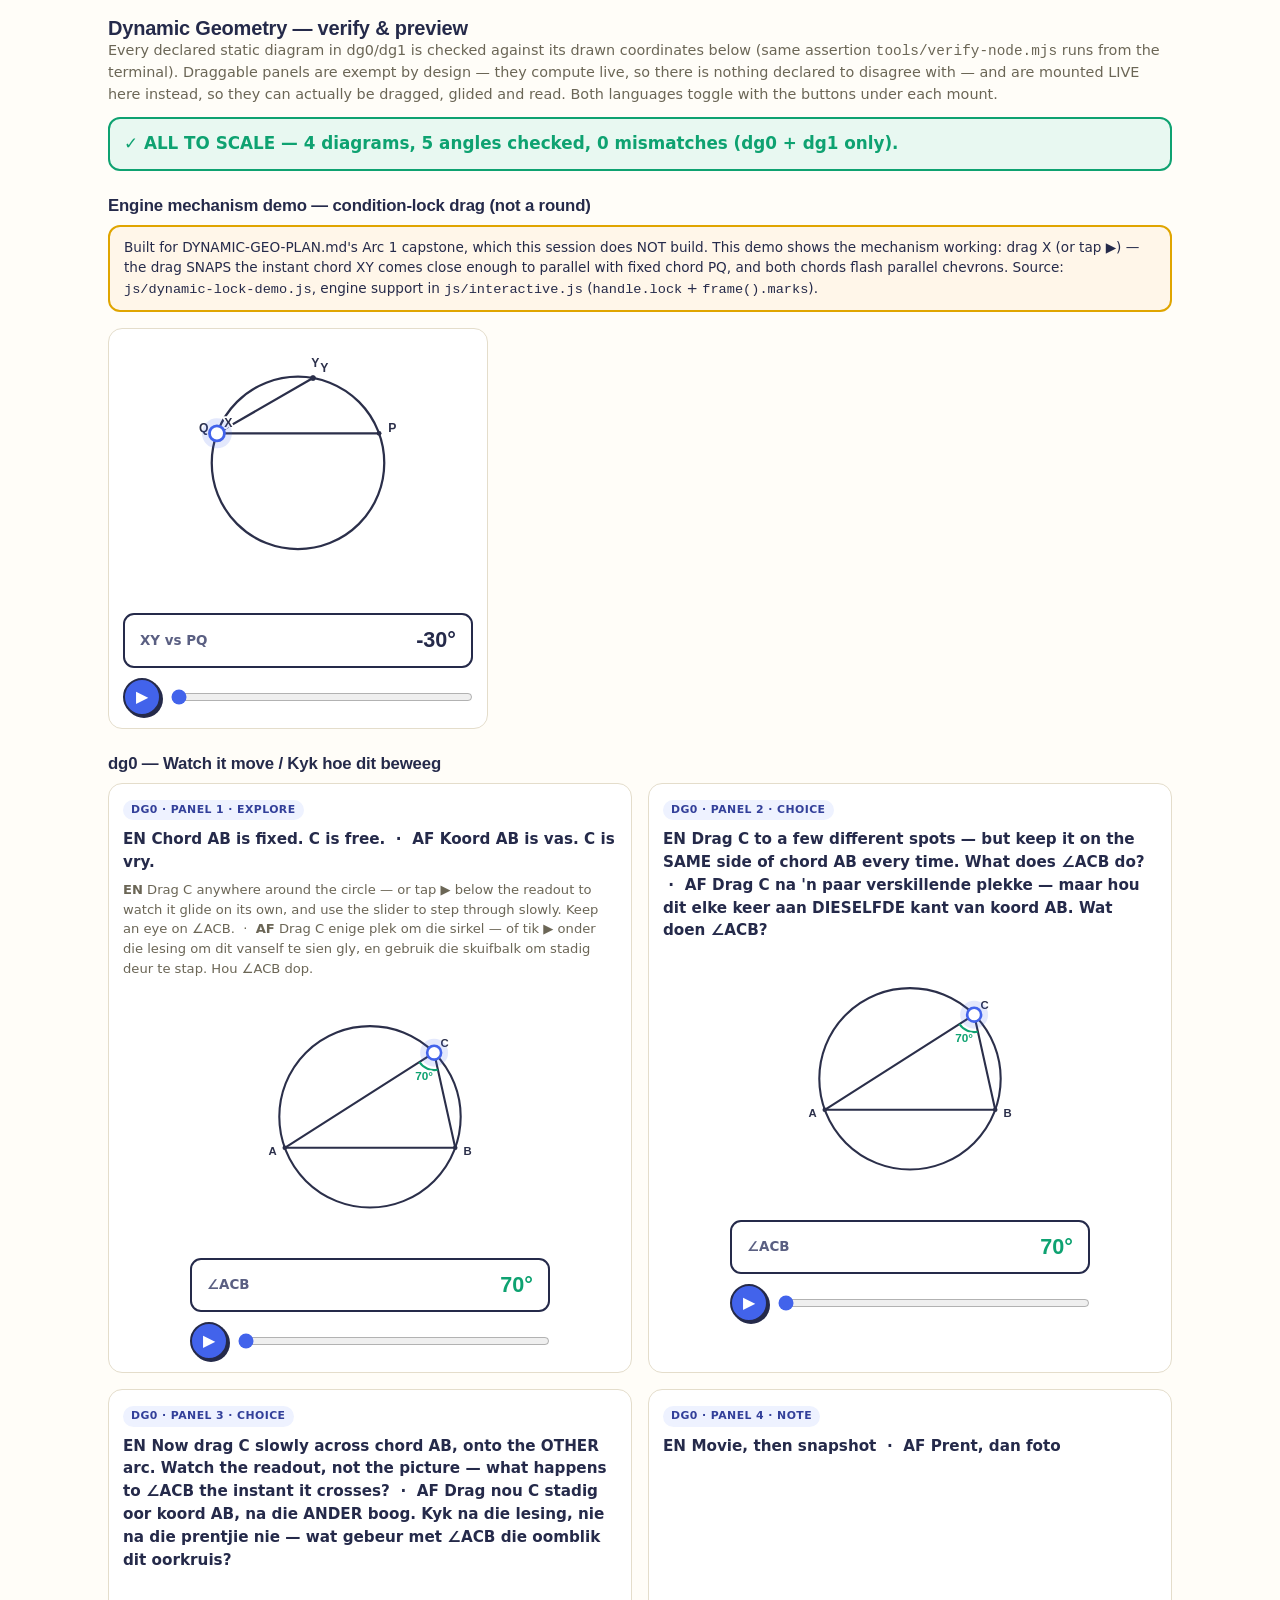
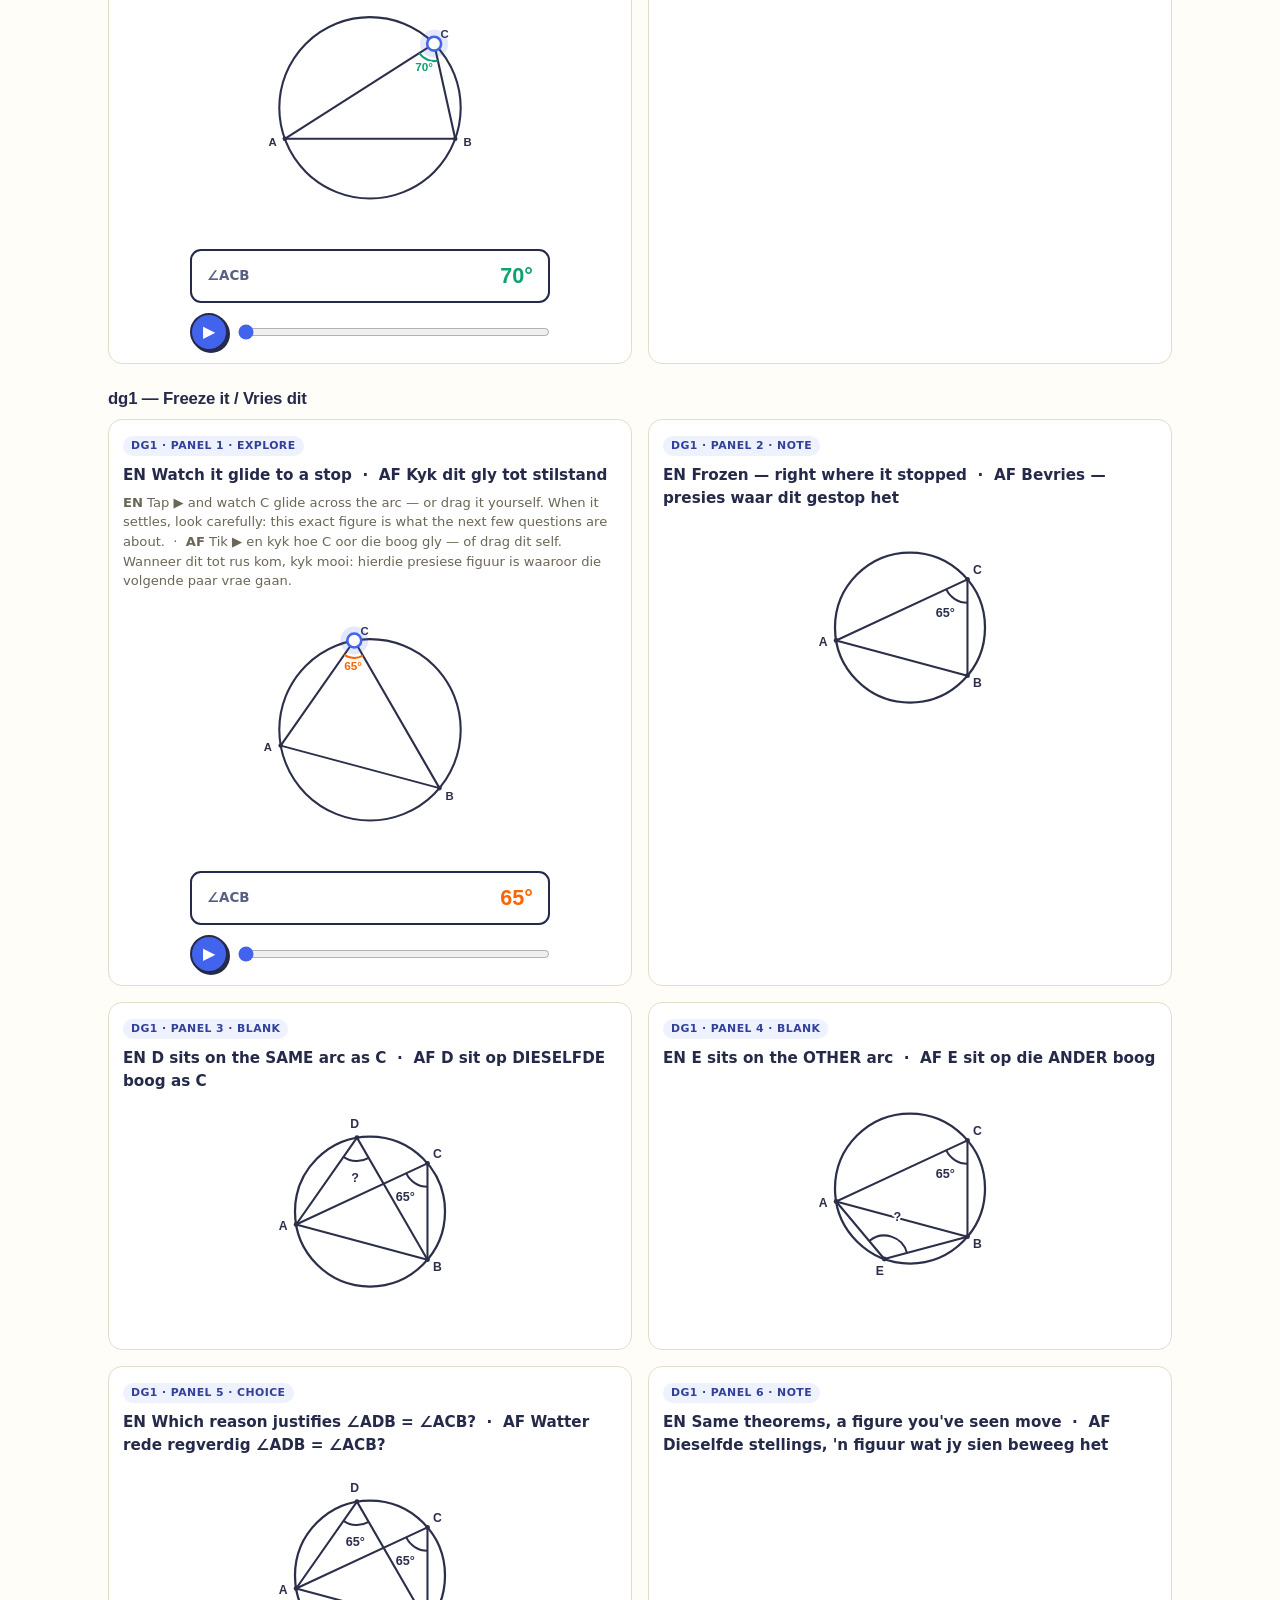
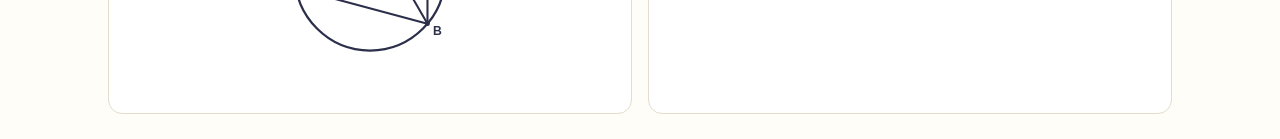
==== verify-dynamic.html @ 0a02de73 "Dynamic Geometry: group scaffolding + dg0/dg1 (build session 1) DYNAMIC-GEO-PLAN.md §1 "moving point" ====
<!DOCTYPE html>
<html lang="en">
<head>
<meta charset="UTF-8">
<meta name="viewport" content="width=device-width, initial-scale=1.0">
<title>Dynamic Geometry — verify &amp; preview — Circle Quest</title>
<link rel="stylesheet" href="css/styles.css">
<style>
  body { padding: 18px; max-width: 1100px; margin: 0 auto; background: #fffdf8; }
  h1 { font-size: 1.25rem; }
  h2 { font-size: 1.05rem; margin: 26px 0 4px; }
  .lede { font-size: .9rem; color: #6b6656; margin: 0 0 8px; }
  .ok { color: #0ea271; } .bad { color: #e64980; font-weight: 700; }
  #summary { font-size: 1.05rem; font-weight: 700; margin: 12px 0; padding: 12px 14px; border: 2px solid #252a4a; border-radius: 12px; }
  #summary.pass { border-color: #0ea271; background: #e8f8f1; }
  #summary.fail { border-color: #e64980; background: #fdeef4; }
  #fails .row { padding: 3px 0; font-size: .85rem; }
  .grid { display: grid; grid-template-columns: repeat(auto-fill, minmax(360px, 1fr)); gap: 16px; margin-top: 10px; }
  .vcard { border: 1.5px solid #e4ddcb; border-radius: 14px; padding: 12px 14px; background: #fff; }
  .vcard .tag { display: inline-block; font-size: .68rem; font-weight: 800; text-transform: uppercase; letter-spacing: .04em;
    padding: 2px 8px; border-radius: 20px; margin-bottom: 6px; background: #eef2ff; color: #33409a; }
  .vprompt { font-weight: 700; font-size: .95rem; margin: 2px 0 6px; }
  .vinstr { font-size: .82rem; color: #6b6656; margin: 0 0 8px; }
  .vcard svg.diag { max-width: 300px; margin: 0 auto; display: block; }
  .demo-note { font-size: .85rem; background: #fff6e9; border: 2px solid #e0a500; border-radius: 12px; padding: 10px 14px; margin: 10px 0 16px; }
</style>
</head>
<body>
<h1>Dynamic Geometry — verify &amp; preview</h1>
<p class="lede">Every declared static diagram in dg0/dg1 is checked against its drawn coordinates below (same assertion <code>tools/verify-node.mjs</code> runs from the terminal). Draggable panels are exempt by design — they compute live, so there is nothing declared to disagree with — and are mounted LIVE here instead, so they can actually be dragged, glided and read. Both languages toggle with the buttons under each mount.</p>
<div id="summary">Running…</div>
<div id="fails"></div>

<h2>Engine mechanism demo — condition-lock drag (not a round)</h2>
<div class="demo-note">
  Built for DYNAMIC-GEO-PLAN.md's Arc 1 capstone, which this session does NOT build. This demo shows the mechanism working:
  drag X (or tap ▶) — the drag SNAPS the instant chord XY comes close enough to parallel with fixed chord PQ, and both
  chords flash parallel chevrons. Source: <code>js/dynamic-lock-demo.js</code>, engine support in <code>js/interactive.js</code>
  (<code>handle.lock</code> + <code>frame().marks</code>).
</div>
<div id="lockDemo" class="vcard" style="max-width:380px;"></div>

<div id="grid" class="grid"></div>

<script type="module">
import { verifyDiagram, renderDiagram } from "./js/engine.js";
import { mountInteractive } from "./js/interactive.js";
import { DYNAMIC } from "./js/rounds/index.js";
import { lockDemoModel } from "./js/dynamic-lock-demo.js";

let diagrams = 0, angles = 0, fails = [];
const failBox = document.getElementById("fails");
const grid = document.getElementById("grid");

function txBoth(v) {
  if (!v) return "";
  if (typeof v === "string") return v;
  return `<b>EN</b> ${v.en || ""} &nbsp;·&nbsp; <b>AF</b> ${v.af || ""}`;
}

function checkDiagram(label, d) {
  if (!d) return;
  diagrams++;
  verifyDiagram(d).forEach(r => {
    angles++;
    if (!r.ok) fails.push({ label, ...r });
  });
}

DYNAMIC.forEach(round => {
  const section = document.createElement("h2");
  section.textContent = `${round.id} — ${round.title.en} / ${round.title.af}`;
  grid.parentElement.insertBefore(section, grid);
  const sub = document.createElement("div");
  sub.className = "grid";
  grid.parentElement.insertBefore(sub, grid);

  (round.panels || []).forEach((p, i) => {
    const card = document.createElement("div");
    card.className = "vcard";
    const prompt = typeof p.prompt === "function" ? p.prompt({}) : p.prompt;
    card.innerHTML = `<span class="tag">${round.id} · panel ${i + 1} · ${p.type}</span>
      <div class="vprompt">${txBoth(prompt)}</div>
      ${p.instruction ? `<div class="vinstr">${txBoth(p.instruction)}</div>` : ""}`;
    sub.appendChild(card);

    if (p.interactive) {
      mountInteractive(card, p.interactive);
    } else if (p.diagram) {
      checkDiagram(`${round.id} panel${i + 1}`, p.diagram);
      const box = document.createElement("div");
      box.innerHTML = renderDiagram(p.diagram, round.accent);
      card.appendChild(box);
    }
    (p.diagrams || []).forEach((dd, j) => {
      checkDiagram(`${round.id} panel${i + 1}.${j + 1}`, dd.diagram);
      const box = document.createElement("div");
      box.innerHTML = renderDiagram(dd.diagram, dd.accent || round.accent);
      card.appendChild(box);
    });
  });
});

// the condition-lock demo — live-mounted, not graded, not verified (it has
// no declared angles to check, same reasoning as any draggable panel)
mountInteractive(document.getElementById("lockDemo"), lockDemoModel());

const summary = document.getElementById("summary");
if (fails.length === 0) {
  summary.className = "pass";
  summary.innerHTML = `<span class="ok">✓ ALL TO SCALE — ${diagrams} diagrams, ${angles} angles checked, 0 mismatches (dg0 + dg1 only).</span>`;
} else {
  summary.className = "fail";
  summary.innerHTML = `<span class="bad">✗ ${fails.length} mismatch(es) across ${diagrams} diagrams (${angles} angles).</span>`;
  fails.forEach(f => {
    const div = document.createElement("div");
    div.className = "row bad";
    div.textContent = `${f.label}: angle "${f.t || "(unlabelled)"}" at ${f.at} — drawn ${f.drawn}°, declared v=${f.v}° (Δ ${f.diff}°)`;
    failBox.appendChild(div);
  });
}
window.__VERIFY_DYNAMIC__ = { diagrams, angles, fails };
console.log("VERIFY_DYNAMIC", JSON.stringify(window.__VERIFY_DYNAMIC__));
</script>
</body>
</html>
---- css/styles.css ----
/* ============================================================
   Circle Quest — shared styles. Same family as the tan-chord page:
   cream grid paper, Bricolage headings, Instrument Sans body,
   five accents, thick ink borders, hard offset shadows. Phone-first.
   ============================================================ */
:root{
  --ink:#252a4a; --ink-soft:#5a5f82;
  --papier:#fffdf8; --kaart:#ffffff;
  --grid:rgba(86,120,190,.10); --grid2:rgba(86,120,190,.16);
  --s1:#e64980; --s2:#f76707; --s3:#0ea271; --s4:#4263eb; --s5:#9c36b5;
  --accent:#4263eb;
  --radius:18px;
  --shadow:5px 5px 0 rgba(37,42,74,.14);
  --shadow-sm:3px 3px 0 rgba(37,42,74,.16);
}
*{box-sizing:border-box; margin:0; padding:0;}
html{scroll-behavior:smooth;}
@media (prefers-reduced-motion: reduce){ *{transition:none!important; animation:none!important;} }
body{
  font-family:"Instrument Sans",system-ui,-apple-system,"Segoe UI",sans-serif;
  color:var(--ink); background-color:var(--papier);
  background-image:
    linear-gradient(var(--grid2) 1px, transparent 1px),
    linear-gradient(90deg, var(--grid2) 1px, transparent 1px),
    linear-gradient(var(--grid) 1px, transparent 1px),
    linear-gradient(90deg, var(--grid) 1px, transparent 1px);
  background-size:120px 120px,120px 120px,24px 24px,24px 24px;
  line-height:1.5; -webkit-text-size-adjust:100%;
}
h1,h2,h3{font-family:"Bricolage Grotesque","Instrument Sans",sans-serif; line-height:1.08; letter-spacing:-.01em;}
.eyebrow{font-weight:700; letter-spacing:.14em; font-size:.74rem; color:var(--ink-soft); text-transform:uppercase;}
.muted{color:var(--ink-soft);} .small{font-size:.82rem;} .center{text-align:center;}
.err{color:var(--s1); font-weight:600; font-size:.9rem; margin:4px 0;}

#app{min-height:100dvh; display:flex; flex-direction:column;}
.view{width:100%; max-width:720px; margin:0 auto; padding:18px 16px 64px; flex:1;}

/* ---------- buttons & pills ---------- */
.btn{
  cursor:pointer; font:700 .95rem "Instrument Sans",sans-serif;
  border:2px solid var(--ink); border-radius:999px; padding:10px 18px;
  background:#fff; color:var(--ink); transition:transform .1s ease, box-shadow .1s ease;
}
.btn:hover,.btn:focus-visible{transform:translate(-1px,-1px); box-shadow:2px 2px 0 var(--ink); outline:none;}
.btn:active{transform:translate(0,0); box-shadow:none;}
.btn.primary{background:var(--accent); color:#fff; border-color:var(--ink);}
.btn.ghost{background:#fff;}
.btn.big{padding:13px 22px; font-size:1.05rem; width:100%;}
.btn.small{padding:7px 14px; font-size:.85rem;}
.btn:disabled{opacity:.5; cursor:default; transform:none; box-shadow:none;}
.link-btn{background:none; border:none; color:var(--ink-soft); font:600 .9rem "Instrument Sans",sans-serif; cursor:pointer; padding:4px 2px;}
.link-btn:hover{color:var(--ink);}

.pill{border:2px solid var(--ink); border-radius:999px; padding:5px 12px; font-weight:700; font-size:.82rem; background:#fff; white-space:nowrap;}
.pill.xp{background:#fff;}
.pill.rank{background:var(--s4); color:#fff;}
.pill.lang{cursor:pointer;}
.pill.who{background:rgba(37,42,74,.06); border-style:dashed;}
.pill.ghost{cursor:pointer; padding:5px 10px;}
.tag-new{background:var(--s3); color:#fff; border-radius:99px; padding:1px 7px; font-size:.66rem; font-weight:800; margin-left:6px; vertical-align:middle;}
.tag-you{background:var(--ink); color:#fff; border-radius:99px; padding:1px 7px; font-size:.66rem; font-weight:800;}

/* ---------- top bar ---------- */
.topbar{position:sticky; top:0; z-index:40; display:flex; justify-content:space-between; align-items:center;
  gap:8px; padding:10px 14px; background:rgba(255,253,248,.92); backdrop-filter:blur(6px); border-bottom:2px solid var(--ink);}
.tb-left{display:flex; align-items:center;}
.tb-logo{display:inline-flex; align-items:center; gap:8px; background:none; border:none; cursor:pointer;
  font-family:"Bricolage Grotesque",sans-serif; font-weight:800; font-size:1.05rem; color:var(--ink);}
.tb-ring{width:16px; height:16px; border:3px solid var(--ink); border-radius:50%; display:inline-block;}
.tb-right{display:flex; align-items:center; gap:6px; flex-wrap:wrap; justify-content:flex-end;}

/* ---------- cards ---------- */
.card{background:var(--kaart); border:2px solid var(--ink); border-radius:var(--radius); padding:20px; box-shadow:var(--shadow);}
.card-title{font-size:1.3rem; margin-bottom:4px;}

/* ---------- login ---------- */
.login{max-width:460px; margin:0 auto; padding:8px 16px 60px;}
.login-hero{position:relative; text-align:center; padding:34px 0 22px; overflow:hidden;}
.login-hero h1{font-size:2.4rem; font-weight:800;}
.login-hero h1::first-letter{color:var(--s1);}
.login-ring{position:absolute; right:18%; top:8px; width:64px; height:64px; border:3px solid var(--ink); border-radius:50%; opacity:.25;}
.login-card{margin-top:6px;}
.text-input{width:100%; font:500 1rem "Instrument Sans",sans-serif; padding:12px 14px; margin:8px 0;
  border:2px solid var(--ink); border-radius:12px; background:#fff; color:var(--ink);}
.text-input:focus{outline:none; box-shadow:2px 2px 0 var(--accent);}
.name-list{display:flex; flex-direction:column; gap:8px; max-height:46vh; overflow:auto; margin-top:6px;}
.name-btn{text-align:left; cursor:pointer; font:600 1rem "Instrument Sans",sans-serif; padding:12px 14px;
  border:2px solid var(--ink); border-radius:12px; background:#fff; color:var(--ink); transition:.1s;}
.name-btn:hover,.name-btn:focus-visible{transform:translate(-1px,-1px); box-shadow:3px 3px 0 var(--accent); outline:none;}

/* ---------- home / progress map ---------- */
.home-head{position:relative;}   /* anchor for Pi the mascot */
.home-head h1{font-size:2rem; margin:2px 0 12px;}

/* Pi the mascot (js/pi.js) — sprite-strip button; JS drives width/height/
   background per animation frame. Sits in the head's open bottom-right
   corner (the gap beside the stat cards), behind nothing clickable. */
.pi-mascot{border:0; padding:0; background-color:transparent; background-repeat:no-repeat;
  cursor:pointer; -webkit-tap-highlight-color:transparent;}
.pi-mascot:focus-visible{outline:2px dashed var(--ink); outline-offset:4px; border-radius:8px;}
.pi-home{position:absolute; right:4px; bottom:-6px; z-index:1;}
.pi-cameo{display:block; margin:6px auto 0;}
@media (prefers-reduced-motion: reduce){ .pi-mascot{display:none;} }
.home-stats{display:flex; gap:10px; flex-wrap:wrap; align-items:stretch; margin-bottom:22px;}
.hstat{background:#fff; border:2px solid var(--ink); border-radius:14px; padding:10px 16px; box-shadow:var(--shadow-sm); min-width:88px;}
.hstat b{display:block; font-family:"Bricolage Grotesque",sans-serif; font-size:1.5rem; line-height:1;}
.hstat span{font-size:.74rem; color:var(--ink-soft); text-transform:uppercase; letter-spacing:.06em;}

.round-grid{display:grid; grid-template-columns:1fr 1fr; gap:14px;}
@media (max-width:520px){ .round-grid{grid-template-columns:1fr;} }
.round-card{position:relative; background:var(--kaart); border:2px solid var(--ink); border-radius:var(--radius);
  padding:14px; box-shadow:var(--shadow-sm); display:flex; flex-direction:column; min-height:150px;
  border-left:7px solid var(--accent);}
.round-card.locked{opacity:.62; background:repeating-linear-gradient(45deg,#fff,#fff 9px,#faf7ef 9px,#faf7ef 18px);}
.round-card.done{box-shadow:5px 5px 0 var(--accent);}
.rc-top{display:flex; justify-content:space-between; align-items:center;}
.rc-num{font-family:"Bricolage Grotesque",sans-serif; font-weight:800; font-size:1rem; color:#fff;
  background:var(--accent); width:30px; height:30px; border-radius:9px; display:grid; place-items:center;}
.rc-badge{font-size:1.3rem;} .rc-lock{font-size:1rem; opacity:.6;}
.round-card h3{font-size:1.02rem; margin:8px 0 4px;}
.round-card p{font-size:.84rem; color:var(--ink-soft); flex:1;}
.rc-foot{display:flex; align-items:center; justify-content:space-between; gap:8px; margin-top:10px;}
.rc-best{font-size:.78rem; font-weight:700; color:var(--accent);}
.round-card.current{box-shadow:0 0 0 3px var(--accent), var(--shadow-sm);}
.rc-next-tag{font-family:"Bricolage Grotesque",sans-serif; font-weight:800; font-size:.62rem; letter-spacing:.05em;
  text-transform:uppercase; color:#fff; background:var(--accent); padding:3px 8px; border-radius:999px;}
.more-rounds{margin:16px 0 0; text-align:center;}

/* ---------- "Continue your quest" card (top of home) ---------- */
.continue-card{display:flex; align-items:center; gap:14px; margin-bottom:18px; padding:14px 18px;
  border-left:7px solid var(--accent); box-shadow:var(--shadow);}
.continue-card .cont-body{flex:1; min-width:0;}
.continue-card .cont-body .eyebrow{display:block;}
.continue-card .cont-body h3{font-family:"Bricolage Grotesque",sans-serif; font-size:1.15rem; margin-top:2px;}
.continue-card .cont-progress{display:block; margin-top:3px; font-size:.78rem; font-weight:700; color:var(--ink-soft);}
.continue-card .cont-foot{margin-left:auto; flex:none;}

/* ---------- rank ladder ---------- */
.rank-card{margin-bottom:22px;}
.rank-head{display:flex; align-items:baseline; gap:10px; margin-bottom:12px;}
.rank-head h3{font-family:"Bricolage Grotesque",sans-serif; font-size:1.25rem;}
.rank-row{display:flex; gap:10px;}
@media (max-width:520px){ .rank-row{flex-direction:column;} }
.rank-tier{flex:1; text-align:center; border:2px solid var(--ink); border-radius:14px; padding:12px 10px; background:#fff;}
.rank-tier .rank-icon{font-size:1.9rem; line-height:1; filter:grayscale(1); opacity:.5;}
.rank-tier .rank-name{font-weight:800; font-size:.92rem; margin:4px 0 6px;}
.rank-tier.earned{background:#fff8e6; border-color:#e0a500; box-shadow:3px 3px 0 #f0c419;}
.rank-tier.earned .rank-icon{filter:none; opacity:1;}
.rank-tier.active{border-color:var(--ink); box-shadow:3px 3px 0 rgba(37,42,74,.14);}
.rank-tier.active .rank-icon{filter:none; opacity:1;}
.rank-tier.locked{opacity:.6; border-style:dashed;}
.rank-bar{height:8px; background:rgba(37,42,74,.10); border:1.5px solid var(--ink); border-radius:99px; overflow:hidden; margin-bottom:4px;}
.rank-bar i{display:block; height:100%; background:var(--s3); border-radius:99px;}
.rank-count{font-size:.72rem; color:var(--ink-soft); font-weight:700;}
.rank-done{font-size:.8rem; font-weight:800; color:#a07500;}
.rank-soon{font-size:.74rem; color:var(--ink-soft); font-style:italic;}

/* rank-up celebration on the results screen */
.rank-pop{margin:10px auto 2px; padding:12px 16px; border-radius:14px; background:#fff8e6; border:2px solid #e0a500;
  font-weight:700; font-size:1rem; line-height:1.3;}
.rank-pop b{font-family:"Bricolage Grotesque",sans-serif; font-size:1.25rem; color:#a07500;}

/* ---------- play ---------- */
.play{display:flex; flex-direction:column; gap:12px;}
.play-top{display:grid; grid-template-columns:auto 1fr auto; align-items:center; gap:10px;}
.play-top .quit{font-size:1.1rem;}
.play-title{font-weight:800; font-size:.95rem; text-align:center;}
.play-count{font-size:.8rem; color:var(--ink-soft); white-space:nowrap;}
/* Investigation Station only: the panel counter stacks over the running XP
   tick, so the header keeps its three-column grid and gains no fourth cell.
   .bump is the 1.1s "+10 XP" flash before it settles to the total. */
.investigate .play-count{display:flex; flex-direction:column; align-items:flex-end; gap:1px; line-height:1.15;}
.pc-xp{font-size:.72rem; font-weight:800; color:var(--ink-soft);}
.pc-xp.bump{color:#0a8a5f; font-size:.86rem;}
@media (prefers-reduced-motion:no-preference){ .pc-xp{transition:font-size .18s ease, color .18s ease;} }
.pbar{height:10px; background:rgba(37,42,74,.10); border:2px solid var(--ink); border-radius:99px; overflow:hidden;}
.pbar i{display:block; height:100%; width:0; background:var(--accent); border-radius:99px; transition:width .25s ease;}

.q-host{min-height:60px;}
.q-prompt{font-weight:600; font-size:1.05rem; margin:6px 0 12px;}
.q-hint{font-size:.84rem; color:var(--ink-soft); font-style:italic; margin-bottom:6px;}
.q-diagram{display:flex; justify-content:center; margin:6px 0 14px;}
.q-diagram svg.diag{width:100%; max-width:360px; height:auto;}

/* diagram core (matches the tan-chord page) */
svg.diag .ln{stroke:#2b2f4a; stroke-width:2.2; stroke-linecap:round;}
svg.diag .mk{stroke:#2b2f4a; stroke-width:2; stroke-linecap:round; stroke-linejoin:round; fill:none;}
svg.diag .sirkel{stroke:#2b2f4a; stroke-width:2.4; fill:none;}
svg.diag .al{font:700 13.5px "Instrument Sans",sans-serif; text-anchor:middle; dominant-baseline:middle;
  paint-order:stroke; stroke:#fff; stroke-width:4.5px; stroke-linejoin:round;}
svg.diag .pl{font:700 13px "Instrument Sans",sans-serif; fill:#2b2f4a; text-anchor:middle; dominant-baseline:middle;
  paint-order:stroke; stroke:#fff; stroke-width:4px; stroke-linejoin:round;}
/* value key beside the circle (engine d.key, 2026-08-12) — the wedge keeps
   its short name, the long value lives out here. No text-anchor set: the
   engine sets it per corner (end for right-hand keys, start for left). */
svg.diag .ky{font:700 12.5px "Instrument Sans",sans-serif; dominant-baseline:middle;
  paint-order:stroke; stroke:#fff; stroke-width:4px; stroke-linejoin:round;}
/* hint pulse — softly shades the angle a hint is about (added on hint open) */
svg.diag .q-hl{fill-opacity:.22; pointer-events:none; animation:qHlPulse 1.1s ease-in-out infinite alternate;}
@keyframes qHlPulse{from{fill-opacity:.08} to{fill-opacity:.34}}
/* tap overlays */
svg.diag .hit{cursor:pointer; pointer-events:all; stroke:transparent; fill:transparent; transition:.12s;}
svg.diag .hit:hover, svg.diag .hit:focus{stroke:var(--accent); stroke-opacity:.5; fill:var(--accent); fill-opacity:.13; outline:none;}
svg.diag .hit.show-correct{stroke:#0ea271; stroke-opacity:.95; fill:#0ea271; fill-opacity:.20;}
svg.diag .hit.show-wrong{stroke:#e64980; stroke-opacity:.95; fill:#e64980; fill-opacity:.18;}
svg.diag .hit.locked{pointer-events:none;}

/* options */
.q-options{display:flex; flex-direction:column; gap:10px;}
.q-options.grid2{display:grid; grid-template-columns:1fr 1fr; gap:10px;}
.q-options.yesno{flex-direction:row; gap:12px;}
.opt{cursor:pointer; font:700 1rem "Instrument Sans",sans-serif; text-align:left; padding:13px 16px;
  border:2px solid var(--ink); border-radius:13px; background:#fff; color:var(--ink); transition:.1s;}
.opt:hover:not(:disabled),.opt:focus-visible:not(:disabled){transform:translate(-1px,-1px); box-shadow:3px 3px 0 var(--accent); outline:none;}
.yesno .opt{flex:1; text-align:center; font-size:1.15rem; padding:18px;}
.opt:disabled{cursor:default;}
.opt.is-correct{background:#e8f8f1; border-color:#0ea271; color:#0a6b4c;}
.opt.is-wrong{background:#fdeef4; border-color:#e64980; color:#9c1f52;}

/* ---------- typed-angle questions (Daily riders) ---------- */
.q-numrow{display:flex; align-items:center; gap:12px; flex-wrap:wrap; margin:2px 0 4px;}
.q-numlabel{font-weight:700; font-size:1rem;}
.q-numbox{display:inline-flex; align-items:center; gap:2px; border:2px solid var(--ink); border-radius:13px;
  background:#fff; padding:6px 12px; transition:.12s;}
.q-numbox:focus-within{box-shadow:3px 3px 0 var(--accent);}
.q-num{width:3.4em; border:none; outline:none; background:transparent; font:800 1.5rem "Instrument Sans",sans-serif;
  color:var(--ink); text-align:center; font-variant-numeric:tabular-nums; -moz-appearance:textfield;}
.q-num::-webkit-outer-spin-button,.q-num::-webkit-inner-spin-button{-webkit-appearance:none; margin:0;}
.q-deg{font:800 1.5rem "Instrument Sans",sans-serif; color:var(--ink-soft);}
.q-num.right{color:#0a6b4c;} .q-num.wrong{color:#9c1f52;}
.q-numbox:has(.q-num.right){border-color:#0ea271; background:#e8f8f1;}
.q-numbox:has(.q-num.wrong){border-color:#e64980; background:#fdeef4;}
.q-reasonlead{font-weight:700; font-size:.95rem; margin:12px 0 8px; color:var(--ink);}
.opt.reason-opt{padding:11px 14px; font-size:.95rem;}
.opt.reason-opt.chosen{border-color:var(--accent); box-shadow:3px 3px 0 var(--accent); background:#fff;}
.q-submit{margin-top:14px;}
.fb-parts{display:flex; gap:8px; margin:2px 0 6px; flex-wrap:wrap;}
.fb-part{font-weight:800; font-size:.82rem; padding:3px 10px; border-radius:20px;}
.fb-part.ok{background:#d5f2e6; color:#0a6b4c;}
.fb-part.no{background:#fbdbe8; color:#9c1f52;}

/* feedback */
.q-feedback{margin-top:14px; border:2px solid var(--ink); border-radius:13px; padding:12px 14px;}
.q-feedback.good{background:#e8f8f1; border-color:#0ea271;}
.q-feedback.bad{background:#fdeef4; border-color:#e64980;}
.fb-head{font-weight:800; font-size:1rem; margin-bottom:4px;}
.fb-nudge{font-size:.9rem; font-weight:600; margin:4px 0 8px; padding:8px 10px; border-radius:10px;
  background:#fff; border:1.5px dashed #e64980; color:var(--ink);}
.fb-ans{font-size:.92rem; margin:2px 0;}
.fb-reason{font-size:.88rem; color:var(--ink-soft);}
.fb-steps{margin-top:8px; border-top:1.5px dashed rgba(37,42,74,.25); padding-top:6px; display:flex; flex-direction:column; gap:3px;}
.fb-step{display:flex; justify-content:space-between; align-items:baseline; gap:10px; font-size:.88rem;}
.fb-step .fb-s{font-weight:600; font-variant-numeric:tabular-nums;}
.fb-step .fb-sr{font-size:.76rem; color:var(--ink-soft); font-style:italic; text-align:right; flex:none; max-width:52%;}

/* ---------- Boost mode (struggling-learner support) ---------- */
.boost-banner{display:flex; gap:12px; align-items:center; padding:12px 14px; margin-bottom:10px;
  background:linear-gradient(120deg,#fff8e6,#fff); border-color:#f7b32b;}
.boost-banner .boost-icon{font-size:1.7rem; line-height:1;}
.boost-banner b{font-size:.95rem;}
.boost-banner p{margin:2px 0 0; font-size:.85rem; color:var(--ink-soft);}
.q-second{margin:10px 0 0; padding:9px 12px; border-radius:11px; font-size:.9rem; font-weight:600;
  background:#fff8e6; border:1.5px dashed #f7b32b; color:var(--ink);}
.guide-card{padding:0; margin-bottom:10px; overflow:hidden;}
.guide-card summary{cursor:pointer; list-style:none; padding:11px 14px; font-weight:700; font-size:.9rem;}
.guide-card summary::-webkit-details-marker{display:none;}
.guide-card summary:hover{background:#faf7ef;}
.guide-card[open] summary{border-bottom:1.5px dashed rgba(37,42,74,.25);}
.gd-body{padding:10px 14px 12px;}
.gd-row{display:flex; flex-direction:column; gap:2px; padding:8px 10px; border:1.5px solid var(--ink);
  border-radius:11px; margin-bottom:8px; background:#fff; font-size:.88rem;}
.gd-cell.gd-given{color:#0ea271;}
.gd-cell.gd-reason i{color:var(--ink-soft);}
.gd-tip{margin:4px 0 0; font-size:.85rem; font-weight:700;}
.result-msg.encourage{background:#fff8e6; border:1.5px dashed #f7b32b; color:var(--ink);
  font-size:.9rem; line-height:1.55;}
.result-msg.comeback{background:#e8f8f1; border:1.5px solid #0ea271; font-weight:600;}
.pill.comeback{background:#e8f8f1; border-color:#0ea271;}
.opt.burned{opacity:.45; text-decoration:line-through;}

/* Boost-mode announcement popup (shell reuses the install-overlay look) */
.news-modal{border-color:#f7b32b;}
.news-modal .news-intro{margin:2px 0 10px;}
.news-list{display:flex; flex-direction:column; gap:8px; text-align:left; margin:0 0 12px;}
.news-item{display:flex; gap:10px; align-items:flex-start; background:#fff8e6; border:1.5px solid var(--ink);
  border-radius:11px; padding:9px 11px; font-size:.9rem; line-height:1.45;}
.news-item .news-ico{flex:none; font-size:1.15rem; line-height:1.3;}
.news-outro{font-weight:800; margin:0 0 4px;}

/* play footer */
.play-foot{position:sticky; bottom:0; background:linear-gradient(transparent, var(--papier) 30%);
  padding-top:10px; display:flex; flex-direction:column; gap:8px;}
.xp-pop{min-height:20px; text-align:center; font-weight:800; font-size:.92rem;}
.xp-pop.good{color:#0a8a5f;} .xp-pop.bad{color:#c52e6c;}

/* replay-of-a-passed-round notice (no XP this time) */
.replay-note{margin:0 0 12px; padding:10px 13px; font-weight:700; font-size:.9rem; text-align:center;
  background:#fff6e9; color:#9a5a05; border:2px solid var(--ink); border-radius:13px; box-shadow:3px 3px 0 rgba(37,42,74,.14);}

/* ---------- results ---------- */
.results{display:flex; justify-content:center; padding-top:8px;}
.result-card{max-width:440px; width:100%; text-align:center;}
.result-emoji{font-size:3rem;}
.big-score{font-family:"Bricolage Grotesque",sans-serif; font-weight:800; font-size:3.6rem; color:var(--accent); line-height:1;}
.result-pills{margin:10px 0;}
.result-msg{margin:12px 0; padding:10px 12px; border-radius:12px; font-weight:700;}
.result-msg.good{background:#e8f8f1; color:#0a6b4c;}
.result-msg.warn{background:#fff6e9; color:#9a5a05;}
.result-msg.note{background:#eef1ff; color:#33409a;}
.badge-pop{margin:8px 0; font-size:1.05rem; font-weight:700;}
.result-actions{display:flex; flex-direction:column; gap:10px; margin-top:14px;}
.result-actions .btn{width:100%;}

/* ---------- leaderboard ---------- */
.lb-head{display:flex; align-items:center; gap:12px; margin-bottom:12px;}
.lb-head h1{font-size:1.6rem;}
.lb-tabs{display:flex; gap:8px; margin-bottom:14px;}
.tab{cursor:pointer; font:700 .9rem "Instrument Sans",sans-serif; padding:8px 16px; border:2px solid var(--ink);
  border-radius:999px; background:#fff; color:var(--ink);}
.tab.active{background:var(--ink); color:#fff;}
.lb-list{display:flex; flex-direction:column; gap:8px;}
.lb-row{display:grid; grid-template-columns:44px 28px 1fr auto; align-items:center; gap:10px;
  background:#fff; border:2px solid var(--ink); border-radius:13px; padding:11px 14px; box-shadow:var(--shadow-sm);}
.lb-row.me{background:#eef2ff; border-color:var(--s4); box-shadow:3px 3px 0 var(--s4);}
.lb-rank{font-family:"Bricolage Grotesque",sans-serif; font-weight:800; font-size:1.15rem; text-align:center;}
.lb-avatar{font-size:1.3rem; line-height:1; text-align:center;}
.lb-name{font-weight:700;}
.lb-xp{font-weight:800; color:var(--accent);}
.lb-sep{text-align:center; color:var(--ink-soft); letter-spacing:.3em;}

/* ============================================================
   DISCOVERY ROUNDS — interactive diagrams, fill-in blanks, cutscene
   ============================================================ */

/* round-card markers for learning rounds */
.round-card.learn{border-left-style:dashed;}
.rc-kind{font-size:.7rem; font-weight:800; text-transform:uppercase; letter-spacing:.05em; color:var(--accent); margin-top:6px;}

/* ---------- interactive drag diagram ---------- */
.iv-wrap{display:flex; flex-direction:column; gap:10px; align-items:center; touch-action:none;}
.iv-box{width:100%;}
svg.diag.iv{width:100%; max-width:360px; height:auto; touch-action:none; display:block; margin:0 auto;}
.iv-seg{stroke:#2b2f4a; stroke-width:2.4; stroke-linecap:round; fill:none;}
.iv-seg.faint{stroke:rgba(43,47,74,.30); stroke-dasharray:2 5;}
.iv-seg.accent{stroke:var(--accent); stroke-width:3;}
.iv-seg.thick{stroke-width:5;}
.iv-halo{fill:var(--accent); opacity:.15;}
.iv-grip{fill:#fff; stroke:var(--accent); stroke-width:3; cursor:grab;}
.iv-wrap.grabbing .iv-grip{cursor:grabbing;}
.iv-readout{display:flex; flex-direction:column; gap:6px; width:100%; max-width:360px;}
.iv-row{display:flex; justify-content:space-between; align-items:center; gap:8px; padding:7px 13px;
  border:2px solid var(--ink); border-radius:11px; background:#fff;}
.iv-row.hot{background:#e8f8f1; border-color:#0ea271; box-shadow:2px 2px 0 rgba(14,162,113,.25);}
.iv-k{color:var(--ink-soft); font-weight:600; font-size:.84rem;}
.iv-v{font-family:"Bricolage Grotesque",sans-serif; font-weight:800; font-size:1.05rem; font-variant-numeric:tabular-nums;}

/* ---------- Dynamic Geometry engine additions (2026-08-14, session 1) ----------
   All additive, opt-in — see the header note in js/interactive.js. */
.iv-row.big{padding:9px 15px;}
.iv-row.big .iv-v{font-size:1.35rem;}
.iv-row.pulse{animation:iv-row-flash .6s ease-out;}
@keyframes iv-row-flash{0%{box-shadow:0 0 0 5px rgba(255,193,7,.55);}100%{box-shadow:0 0 0 0 rgba(255,193,7,0);}}
.iv-mark.flash{animation:iv-mark-pulse .9s ease-in-out infinite;}
@keyframes iv-mark-pulse{0%,100%{opacity:1;}50%{opacity:.18;}}
.iv-glide{display:flex; align-items:center; gap:10px; width:100%; max-width:360px;}
.iv-glide-btn{flex:0 0 auto; width:38px; height:38px; border-radius:50%; border:2px solid var(--ink);
  background:var(--accent); color:#fff; font-size:1rem; line-height:1; cursor:pointer;
  display:flex; align-items:center; justify-content:center; box-shadow:2px 2px 0 var(--ink);}
.iv-glide-btn:active{transform:translate(1px,1px); box-shadow:1px 1px 0 var(--ink);}
.iv-glide-btn.playing{background:#e03131;}
.iv-glide-slider{flex:1 1 auto; accent-color:var(--accent);}

/* ---------- discovery screen / panels ---------- */
.discover-host{min-height:60px;}
.dp .play-foot{position:static; background:none; padding-top:10px;}
.dp-body{margin-top:10px;}
.dp-instruction{background:#eef2ff; border:2px solid var(--ink); border-radius:12px; padding:11px 14px; font-weight:600; margin:6px 0;}
.btn.waiting{opacity:.45;}

/* fill-in-the-blank sentence */
.dp-sentence{font-size:1.12rem; line-height:2.1; font-weight:600; text-align:center; margin:6px 0 14px;}
.dp-slot{display:inline-flex; align-items:center; justify-content:center; min-width:48px; vertical-align:middle;
  border:2px dashed var(--ink); border-radius:9px; padding:3px 12px; margin:0 3px; background:#fff;
  font:800 1rem "Instrument Sans",sans-serif; color:var(--accent); cursor:pointer;}
.dp-slot.empty{color:var(--ink-soft);}
.dp-slot.active{border-style:solid; box-shadow:2px 2px 0 var(--accent);}
.dp-slot.wrong{border-color:var(--s1); color:var(--s1); animation:dpShake .3s;}
.dp-slot.done{border-style:solid; border-color:#0ea271; color:#0a6b4c; background:#e8f8f1; cursor:default;}
@keyframes dpShake{0%,100%{transform:translateX(0)}25%{transform:translateX(-3px)}75%{transform:translateX(3px)}}

.dp-input{min-height:58px; margin:8px 0 4px;}
.dp-input-hint{text-align:center; color:var(--ink-soft); font-style:italic; font-size:.86rem; padding:14px 0;}

/* word bank */
.wordbank{display:flex; flex-wrap:wrap; gap:8px; justify-content:center;}
.wordchip{font:700 .95rem "Instrument Sans",sans-serif; border:2px solid var(--ink); border-radius:999px;
  padding:9px 16px; background:#fff; color:var(--ink); cursor:pointer; transition:.1s;}
.wordchip:hover{transform:translate(-1px,-1px); box-shadow:2px 2px 0 var(--ink);}
.wordchip.picked{background:var(--accent); color:#fff;}
/* reason chips are longer phrases — stack them for readability */
.wordbank.reasons{flex-direction:column; align-items:stretch; max-width:340px; margin:0 auto;}
.wordbank.reasons .wordchip{text-align:center; font-size:.9rem; font-style:italic;}

/* number pad */
.numpad{max-width:236px; margin:4px auto;}
.numpad-disp{border:2px solid var(--ink); border-radius:10px; padding:6px; text-align:center; background:#fff;
  font-family:"Bricolage Grotesque",sans-serif; font-weight:800; font-size:1.7rem; margin-bottom:8px; min-height:46px;}
.numpad-grid{display:grid; grid-template-columns:repeat(3,1fr); gap:8px;}
.numkey{font:800 1.2rem "Instrument Sans",sans-serif; border:2px solid var(--ink); border-radius:10px; padding:12px;
  background:#fff; color:var(--ink); cursor:pointer;}
.numkey:hover{transform:translate(-1px,-1px); box-shadow:2px 2px 0 var(--ink);}
.numkey.ok{background:var(--s3); color:#fff;} .numkey.del{color:var(--ink-soft);}

/* a row of mini case-diagrams (e.g. the two reasons side by side) */
.dp-diagrams{display:flex; gap:10px; flex-wrap:wrap; justify-content:center; margin:6px 0 10px;}
.dp-mini{flex:1 1 150px; max-width:210px; border:2px solid var(--ink); border-radius:13px; padding:8px 8px 10px; background:#fff; box-shadow:var(--shadow-sm);}
.dp-mini svg.diag{width:100%; max-width:100%; height:auto;}
.dp-mini-cap{font-size:.76rem; text-align:center; margin-top:2px; color:var(--ink-soft); line-height:1.3;}
.dp-mini-cap b{color:var(--ink);}

/* a worked solution rendered statement-by-reason (investigate.js `solution`).
   Station 4 asks the learner to find a missing line, a wrong reason and a step
   that does nothing — so the lines have to be ON the screen to be found. */
.dp-solution{margin:10px 0; border:2px solid var(--ink); border-radius:13px; background:#fff; overflow:hidden; box-shadow:var(--shadow-sm);}
.dp-solution-cap{font-weight:800; font-size:.86rem; padding:7px 11px 6px; background:#eafaf3; border-bottom:2px solid var(--ink);}
.dp-solution-lines{padding:8px 4px;}
.dp-sol-line{display:grid; grid-template-columns:auto 1fr auto; align-items:baseline; gap:4px 8px; padding:5px 9px; font-size:.95rem;}
.dp-sol-step{font-weight:800; font-size:.76rem; color:var(--ink-soft); white-space:nowrap;}
.dp-sol-st{font-weight:700; font-variant-numeric:tabular-nums;}
.dp-sol-rs{font-size:.82rem; color:var(--ink-soft); text-align:right; white-space:nowrap;}
/* the gap: a rule the eye lands on, and a ( ? ) where its reason belongs */
.dp-sol-line.blank .dp-sol-st{border-bottom:2.5px dashed #e0a500; min-height:1.15em;}
.dp-sol-line.blank,
.dp-sol-line.blank-rs{background:#fff8e6;}
.dp-sol-line.blank .dp-sol-rs,
.dp-sol-line.blank-rs .dp-sol-rs{color:#8a5a00; font-weight:800;}
/* the gap is in the REASON column: an empty bracket with a rule inside it */
.dp-sol-line.blank-rs .dp-sol-rs{border-bottom:2.5px dashed #e0a500; letter-spacing:.14em;}
.dp-sol-line.bad .dp-sol-rs{color:#9c1f52;}
.dp-solution-foot{font-size:.78rem; color:var(--ink-soft); padding:7px 11px; background:#faf8f3; border-top:1px solid rgba(0,0,0,.1); line-height:1.35;}
/* narrow screens: let the reason drop under its statement rather than squeeze */
@media (max-width:430px){
  .dp-sol-line{grid-template-columns:auto 1fr; }
  .dp-sol-rs{grid-column:1 / -1; text-align:left; white-space:normal;}
}

/* the readings the learner records by dragging (investigate.js `record` /
   `showRecord`). Fills in live on the explore panel, then rides along as
   read-only given material on the panels that talk about "your table". */
.dp-readings{margin:10px 0; border:2px solid var(--ink); border-radius:13px; background:#fff; overflow:hidden; box-shadow:var(--shadow-sm);}
.dp-readings-cap{font-weight:800; font-size:.86rem; padding:7px 11px 6px; background:#f4f1ff; border-bottom:2px solid var(--ink);}
.dp-readings-t{width:100%; border-collapse:collapse; font-size:.9rem;}
.dp-readings-t th{font-weight:800; font-size:.78rem; text-align:right; padding:6px 11px; color:var(--ink-soft); border-bottom:1px solid rgba(0,0,0,.12);}
.dp-readings-t td{text-align:right; padding:6px 11px; font-variant-numeric:tabular-nums; border-bottom:1px dashed rgba(0,0,0,.09);}
.dp-readings-t tr:last-child td{border-bottom:0;}
.dp-readings-t .idx{text-align:left; color:var(--ink-soft); font-weight:800; width:1%; white-space:nowrap;}
.dp-readings-t td.derived{color:var(--ink-soft);}
/* a row whose doubled reading missed by a degree — rounding, not a broken theorem */
.dp-readings-t tr.off td{background:#fff8e6;}
.dp-readings-t tr.off td.derived{color:#8a5a00; font-weight:800;}
.dp-readings-t tr.empty td{text-align:center; color:var(--ink-soft); font-style:italic; padding:12px 11px;}
.dp-readings-foot{font-size:.78rem; color:var(--ink-soft); padding:7px 11px; background:#faf8f3; border-top:1px solid rgba(0,0,0,.1); line-height:1.35;}
.dp-record-count{font-size:.85rem; font-weight:700; color:var(--ink-soft); margin:6px 0 2px;}
.dp-record-count.done{color:#0a6b4c;}

/* hint + feedback + the formal note shown after a correct discovery */
.dp-hint{background:#fff6e9; border:2px solid #e0a500; border-radius:12px; padding:10px 13px; margin:8px 0; font-size:.93rem;}
.dp-hint-tag{font-weight:800;}
/* Scaffold: the picture-and-explanation rescue that appears under the hint
   only once a learner has the question wrong (investigate.js panel.scaffold,
   2026-08-12). Same warm hint palette so it reads as part of the same help,
   not as a new question. */
.dp-scaffold{background:#fff6e9; border:2px solid #e0a500; border-radius:12px; padding:6px 13px 12px; margin:8px 0; font-size:.93rem;}
.dp-scaffold .q-diagram{margin:2px 0 6px;}
.dp-scaffold-note{line-height:1.5;}
.dp-feedback{margin:8px 0; padding:9px 13px; border-radius:11px; font-weight:700; border:2px solid var(--ink);}
.dp-feedback.good{background:#e8f8f1; border-color:#0ea271; color:#0a6b4c;}
.dp-feedback.bad{background:#fdeef4; border-color:#e64980; color:#9c1f52;}
.dp-feedback.revealed{background:#fff8e6; border-color:#e0a500; color:#8a5a00;}
.dp-slot.revealed{background:#fff8e6; border-color:#e0a500; color:#8a5a00;}

/* ---- Investigation Station: the typed panel ----
   The one place in the app a learner types a sentence instead of tapping. */
.dp-feedback.checking{background:#eef2fb; border-color:#4263eb; color:#26408f;}
.dp-written{width:100%; box-sizing:border-box; margin:6px 0 10px; padding:11px 13px;
  border:2px solid var(--ink); border-radius:13px; background:#fff; font:inherit;
  font-size:1rem; line-height:1.5; resize:vertical; min-height:96px;
  box-shadow:var(--shadow-sm);}
.dp-written:focus{outline:none; border-color:var(--accent); box-shadow:0 0 0 3px color-mix(in srgb, var(--accent) 25%, transparent);}
.dp-written:disabled{background:#f4f3ee; color:var(--ink-soft);}
/* the prompt keeps its line breaks — panel 5 shows a proof line with a blank */
.investigate .q-prompt{white-space:pre-wrap;}

.dp-starter-label{margin:2px 0 6px; font-size:.8rem; font-weight:700; color:var(--ink-soft);}
.dp-starters{display:flex; flex-wrap:wrap; gap:7px; margin-bottom:10px;}
.dp-starter{padding:7px 12px; border:2px solid var(--ink); border-radius:999px;
  background:#fbfaf5; font:inherit; font-size:.86rem; font-weight:600; cursor:pointer;
  box-shadow:var(--shadow-sm);}
.dp-starter:hover{background:#fff3d6;}

/* "I don't get it". Quiet, but NOT hidden — a learner who is lost should be
   able to find it without hunting, since the whole point is that asking beats
   guessing three times. (It replaced .dp-override, which was a self-mark.) */
.dp-stuck{display:block; margin:10px 0 2px; font-size:.82rem; color:var(--ink-soft);
  text-decoration:underline; background:none; border:none; cursor:pointer; padding:0;}
.dp-stuck:hover{color:var(--ink);}

.dp-memo{margin:12px 0 4px; padding:12px 15px; border:2px solid #e0a500;
  border-radius:13px; background:#fff8e6; box-shadow:var(--shadow-sm);}
.dp-memo-tag{font-size:.68rem; text-transform:uppercase; letter-spacing:.08em;
  color:#8a5a00; font-weight:800; margin-bottom:5px;}
.dp-memo-body{font-size:.95rem; line-height:1.55;}
.dp-note{margin:12px 0 4px; padding:12px 15px; border:2px solid var(--ink); border-radius:13px; background:#fbfaf5; box-shadow:var(--shadow-sm);}
.dp-reason{margin-bottom:6px;}
.dp-reason-tag{font-size:.68rem; text-transform:uppercase; letter-spacing:.08em; color:var(--ink-soft); font-weight:800; margin-right:4px;}
.dp-note-body{font-size:.95rem; line-height:1.55;}

/* ---------- cutscene ---------- */
.cs-stage{display:flex; justify-content:center; margin:10px 0; cursor:pointer; user-select:none;}
svg.cs-svg{width:100%; max-width:380px; height:auto;}
.cs-caption{min-height:64px; text-align:center; font-size:1.06rem; line-height:1.5; padding:8px 6px 2px; font-weight:500;}
.cs-caption b{color:var(--accent); font-weight:800;}
.cs-circle{fill:none; stroke:#2b2f4a; stroke-width:2.6;}
.cs-part{stroke:#2b2f4a; stroke-width:2.6; stroke-linecap:round; fill:none;}
.cs-ln{stroke:#2b2f4a; stroke-width:2.4; stroke-linecap:round;}
.cs-hi{stroke:var(--accent); stroke-width:5.5; fill:none; stroke-linecap:round;}
.cs-fill{fill:color-mix(in srgb, var(--accent) 18%, transparent); stroke:none;}
.cs-dot{fill:#2b2f4a;}
.cs-tag{font:800 13px "Bricolage Grotesque",sans-serif; fill:var(--accent); text-anchor:middle;
  paint-order:stroke; stroke:#fff; stroke-width:4; stroke-linejoin:round;}
@keyframes csFade{from{opacity:0} to{opacity:1}}
@keyframes csPop{from{opacity:0; transform:scale(.3)} to{opacity:1; transform:scale(1)}}
@keyframes csDraw{to{stroke-dashoffset:0}}
.cs-frag.anim-fade>*{animation:csFade .45s ease both;}
.cs-frag.anim-pop>*{animation:csPop .45s cubic-bezier(.2,1.5,.4,1) both; transform-box:fill-box; transform-origin:center;}
.cs-frag.anim-draw>:not(.cs-draw){animation:csFade .5s ease both;}
.cs-draw{stroke-dasharray:1; stroke-dashoffset:1; animation:csDraw .75s ease forwards;}
/* subtend cutscene: arms growing up to P, the angle, and the chord highlight */
.cs-arm{stroke:var(--accent); stroke-width:2.8; stroke-linecap:round; fill:none;}
.cs-ang{stroke:var(--accent); stroke-width:2.8; fill:none;}
.cs-armb{stroke:#4263eb; stroke-width:2.6; stroke-linecap:round; fill:none;}
.cs-angb{stroke:#4263eb; stroke-width:2.8; fill:none;}
.cs-hl{stroke:var(--accent); stroke-width:5; stroke-linecap:round; opacity:.85; fill:none;}
.cs-arm-faint{stroke:var(--accent); stroke-width:2.2; stroke-linecap:round; fill:none; opacity:.4;}
.cs-ang-faint{stroke:var(--accent); stroke-width:2.2; fill:none; opacity:.55;}
.cs-anglab{font:800 13px "Bricolage Grotesque",sans-serif; fill:var(--accent); text-anchor:middle; dominant-baseline:middle;
  paint-order:stroke; stroke:#fff; stroke-width:4; stroke-linejoin:round;}
/* bowtie highlight: bold crossing lines + pulsing equal-angle arcs */
.cs-bow{stroke:var(--accent); stroke-width:4.5; stroke-linecap:round; fill:none; opacity:.5;}
@keyframes csEqPulse{0%,100%{stroke-width:3; opacity:.85} 50%{stroke-width:6; opacity:1}}
.cs-eq{stroke:#e64980; stroke-width:3; fill:none; animation:csEqPulse 1s ease-in-out infinite !important;}
.cs-eqlab{font:800 14px "Bricolage Grotesque",sans-serif; fill:#e64980; text-anchor:middle; dominant-baseline:middle;
  paint-order:stroke; stroke:#fff; stroke-width:4; stroke-linejoin:round;}

/* ---------- toast ---------- */
#toast{position:fixed; left:50%; bottom:24px; transform:translateX(-50%); z-index:100; display:flex; flex-direction:column; gap:8px; align-items:center;}
.toast-item{background:var(--ink); color:#fff; padding:10px 18px; border-radius:999px; font-weight:700; font-size:.9rem;
  opacity:0; transform:translateY(10px); transition:.3s;}
.toast-item.show{opacity:1; transform:translateY(0);}

/* ---------- weekly hype (Star of the Week) ---------- */
.wk-overlay{position:fixed; inset:0; z-index:200; display:flex; align-items:center; justify-content:center;
  padding:18px; background:rgba(37,42,74,.45); backdrop-filter:blur(3px); opacity:0; transition:opacity .2s ease;}
.wk-overlay.show{opacity:1;}
.wk-modal{position:relative; width:100%; max-width:420px; text-align:center;
  transform:translateY(14px) scale(.96); transition:transform .25s cubic-bezier(.2,1.4,.4,1);}
.wk-overlay.show .wk-modal{transform:none;}
.wk-close{position:absolute; top:9px; right:12px; background:none; border:none; font-size:1.05rem; line-height:1;
  color:var(--ink-soft); cursor:pointer;}
.wk-close:hover{color:var(--ink);}
.wk-emoji{font-size:2.6rem; line-height:1; margin-bottom:2px;}
.wk-modal h1{font-size:1.5rem; margin:2px 0 10px;}
.wk-winners{display:flex; flex-direction:column; gap:8px; margin:4px 0 12px;}
.wk-award{display:flex; align-items:center; gap:11px; text-align:left; border:2px solid var(--ink); border-radius:13px;
  padding:9px 12px; background:#fff; box-shadow:var(--shadow-sm);}
/* Star of the Week keeps its gold whether or not a Circle Champion sits above it. */
.wk-award.wk-star,
.wk-winners .wk-award:first-child{background:linear-gradient(180deg,#fff7e0,#fff); border-color:#e0a000;}
/* Circle Champion — the hero honour: a richer royal-gold chip that outshines the
   rest, with a trophy-worthy glow. Overrides the star gold when it leads. */
.wk-award.wk-champion{background:linear-gradient(135deg,#fff2c4 0%,#ffe08a 45%,#f7c948 100%);
  border-color:#b8860b; border-width:2.5px; padding:12px 13px;
  box-shadow:0 0 0 3px rgba(247,201,72,.28), var(--shadow-sm);}
.wk-award.wk-champion .wk-aw-icon{font-size:1.75rem;}
.wk-award.wk-champion .wk-aw-label{color:#8a5a00;}
.wk-award.wk-champion .wk-aw-name{font-size:1.22rem;}
.wk-award.you{box-shadow:3px 3px 0 var(--s4);}
.wk-aw-body .tag-you{margin-left:6px;}
.wk-aw-icon{font-size:1.5rem; line-height:1;}
.wk-aw-body{display:flex; flex-direction:column; flex:1; min-width:0;}
.wk-aw-label{font-size:.68rem; font-weight:800; letter-spacing:.1em; text-transform:uppercase; color:var(--ink-soft);}
.wk-aw-name{font-family:"Bricolage Grotesque",sans-serif; font-weight:800; font-size:1.1rem;
  white-space:nowrap; overflow:hidden; text-overflow:ellipsis;}
.wk-aw-xp{font-weight:800; white-space:nowrap;}
.wk-personal{font-weight:700; font-size:1.02rem; background:#eef1ff; border:2px solid var(--ink); border-radius:12px;
  padding:11px 13px; margin:2px 0 8px; box-shadow:var(--shadow-sm);}
.wk-rally .wk-personal{background:#fff3e8;}
.wk-sub{margin-bottom:2px;}
.wk-actions{display:flex; flex-direction:column; gap:8px; margin-top:14px;}
.wk-seeboard{margin:0 auto;}

/* ---------- adventures (Grand Master bonus) ---------- */
.adventure-banner{display:flex; align-items:center; gap:14px; margin-bottom:22px; border-left:7px solid var(--s5);}
.adventure-banner.locked{opacity:.72; border-left-style:dashed;
  background:repeating-linear-gradient(45deg,#fff,#fff 9px,#faf7ef 9px,#faf7ef 18px);}
.adv-bn-icon{font-size:2.3rem; line-height:1;}
.adv-bn-text{flex:1;}
.adv-bn-text h3{font-size:1.25rem; margin:1px 0;}
.adv-bn-foot{display:flex; align-items:center;}

.adv-card .rc-kind{margin-top:0;}

.adv-instr{text-align:center; color:var(--ink-soft); font-size:.9rem; margin:2px 0 8px;}
.adv-given{text-align:center; font-weight:700; font-size:.92rem; background:#eef1ff; color:#33409a;
  border:2px solid var(--ink); border-radius:12px; padding:8px 12px; margin:0 auto 14px; max-width:430px; box-shadow:var(--shadow-sm);}

.adv-table{display:flex; flex-direction:column; gap:10px; max-width:460px; margin:0 auto 6px;}
.adv-row{border:2px solid var(--ink); border-radius:13px; padding:11px 13px; background:#fff; box-shadow:var(--shadow-sm);}
.adv-row.active{box-shadow:3px 3px 0 var(--accent);}
.adv-rowhead{display:flex; flex-direction:column; gap:1px; margin-bottom:8px;}
.adv-stmt{font-family:"Bricolage Grotesque",sans-serif; font-weight:800; font-size:1.15rem;}
.adv-reasongiven{font-size:.82rem; color:var(--ink-soft); font-style:italic;}
.adv-slot{width:100%; text-align:center; cursor:pointer; border:2px dashed var(--ink); border-radius:10px;
  padding:9px 12px; background:#fff; font:700 .95rem "Instrument Sans",sans-serif; color:var(--accent);}
.adv-slot.empty{color:var(--ink-soft); font-style:italic; font-weight:600;}
.adv-slot.filled{border-style:solid;}
.adv-row.active .adv-slot{border-color:var(--accent);}
.adv-row.row-ok{border-color:#0ea271; box-shadow:3px 3px 0 #6fd3ad;}
.adv-row.row-ok .adv-slot{color:#0a6b4c; border-color:#0ea271; background:#e8f8f1; cursor:default;}
.adv-row.row-bad{border-color:var(--s1); box-shadow:3px 3px 0 #f3a9c2;}
.adv-row.row-bad .adv-slot{color:var(--s1); border-color:var(--s1); background:#fdeef4; cursor:default;}
.adv-correct{margin-top:7px; font-size:.86rem; font-weight:700; color:#0a6b4c; text-align:center;}

.adv-input{min-height:60px; margin:10px 0 4px;}
.adv-result{max-width:440px; margin:14px auto 0; text-align:center;}
.adv-result h2{font-size:1.4rem; margin:4px 0;}

/* mixed type: a value slot + a reason slot side by side */
.adv-slots{display:flex; gap:8px; align-items:stretch;}
.adv-slots .adv-slot.val{flex:0 0 84px;}
.adv-slots .reason-slot{flex:1; text-align:left;}
.adv-slot.sel{border-style:solid; box-shadow:3px 3px 0 var(--accent);}

/* spot-the-error: a worked solution, tap the wrong line */
.spot-list{display:flex; flex-direction:column; gap:9px; margin:6px 0 4px;}
.spot-line{display:flex; align-items:center; gap:10px; text-align:left; cursor:pointer;
  border:2px solid var(--ink); border-radius:13px; padding:11px 13px; background:#fff; box-shadow:var(--shadow-sm);
  font:600 .98rem "Instrument Sans",sans-serif; color:var(--ink); transition:.1s;}
.spot-line:hover:not(:disabled){transform:translate(-1px,-1px); box-shadow:3px 3px 0 var(--accent);}
.spot-line:disabled{cursor:default;}
.spot-n{flex:none; width:24px; height:24px; border-radius:7px; background:var(--accent); color:#fff;
  font-family:"Bricolage Grotesque",sans-serif; font-weight:800; font-size:.82rem; display:grid; place-items:center;}
.spot-s{flex:1;}
.spot-r{font-size:.82rem; color:var(--ink-soft); font-style:italic; white-space:nowrap;}
.spot-line.spot-bad{border-color:var(--s1); background:#fdeef4; box-shadow:3px 3px 0 #f3a9c2;}
.spot-line.spot-bad .spot-r{color:var(--s1);}
.spot-line.spot-pick-wrong{opacity:.7;}
.spot-line.locked:not(.spot-bad){opacity:.65;}
.spot-fix{max-width:480px; margin:12px auto 0; text-align:center; font-size:.95rem; line-height:1.5;}

/* complete-the-proof: a worked proof with blank reason cells */
/* ---------- say it like the examiner (build the reason) ---------- */
.say-slots{display:flex; flex-wrap:wrap; gap:6px; margin-top:9px;}
.say-slot{border:2px dashed var(--ink); border-radius:9px; padding:5px 11px; background:#fff; cursor:pointer;
  font:700 .86rem "Instrument Sans",sans-serif; color:var(--accent); min-width:34px;}
.say-slot.empty{color:var(--ink-soft); font-style:italic; font-weight:600;}
.say-slot.filled{border-style:solid;}
.say-row.row-ok .say-slot{color:#0a6b4c; border-color:#0ea271;}
.say-row.row-bad .say-slot{color:var(--s1); border-color:var(--s1);}
.wordbank.say-bank{justify-content:center; max-width:430px; margin:0 auto;}
.wordbank.say-bank .wordchip:disabled{opacity:.35; cursor:default; transform:none; box-shadow:none;}

/* ---------- "why are we doing this?" explainer ---------- */
.why-overlay{position:fixed; inset:0; z-index:200; display:flex; align-items:center; justify-content:center;
  padding:18px; background:rgba(37,42,74,.45); backdrop-filter:blur(3px); opacity:0; transition:opacity .2s ease;}
.why-overlay.show{opacity:1;}
.why-modal{position:relative; width:100%; max-width:430px; text-align:center;
  transform:translateY(14px) scale(.96); transition:transform .25s cubic-bezier(.2,1.4,.4,1);}
.why-overlay.show .why-modal{transform:none;}
.why-emoji{font-size:2.6rem; line-height:1; margin-bottom:2px;}
.why-modal h1{font-size:1.4rem; margin:2px 0 10px;}
.why-body{text-align:left; font-size:.95rem; line-height:1.55; color:var(--ink);}
.why-dots{display:flex; justify-content:center; gap:6px; margin:14px 0 4px;}
.why-dots i{width:8px; height:8px; border-radius:50%; background:#d6d9ea; transition:.15s;}
.why-dots i.on{background:var(--ink); transform:scale(1.25);}
.why-actions{display:flex; gap:10px; justify-content:center; margin-top:10px;}

/* ---------- hint ladder (graded rounds) ---------- */
.q-hints{margin-top:14px;}
.q-hint-panel{display:flex; flex-direction:column; gap:7px; margin-bottom:8px;}
.q-hint-step{display:flex; gap:9px; align-items:flex-start; background:#fff6e9; border:2px solid #e0a500;
  border-radius:11px; padding:9px 11px; font-size:.92rem; animation:hintIn .18s ease;}
.q-hint-step .qh-n{flex:none; width:20px; height:20px; border-radius:6px; background:#e0a500; color:#fff;
  font-weight:800; font-size:.76rem; display:grid; place-items:center; margin-top:1px;}
.q-hint-step .qh-r{color:var(--ink-soft); font-style:italic; font-weight:600;}
.hint-btn{color:#9a5a05; border-color:#e0a500; background:#fffaf0;}
.hint-btn:disabled{opacity:.7;}
@keyframes hintIn{from{opacity:0; transform:translateY(-3px);} to{opacity:1; transform:none;}}

/* ---------- practice strip (Daily + Fix on the home map) ---------- */
.practice-strip{display:grid; grid-template-columns:1fr 1fr; gap:12px; margin-bottom:22px;}
@media (max-width:520px){ .practice-strip{grid-template-columns:1fr;} }
.practice-card{display:flex; flex-direction:column; gap:8px; padding:14px 16px; box-shadow:var(--shadow-sm);}
.daily-pc{border-left:7px solid var(--s2);}
.fix-pc{border-left:7px solid var(--s1);}
.practice-card.locked,.practice-card.calm{opacity:.82;}
.pc-icon{font-size:1.7rem; line-height:1; display:flex; align-items:center; gap:4px;}
.pc-streak{font-family:"Bricolage Grotesque",sans-serif; font-weight:800; font-size:1.15rem; color:var(--s2);}
.pc-streak.warn{color:var(--s1);}
.pc-body .eyebrow{display:block;}
.pc-body p{margin-top:2px;}
.pc-foot{margin-top:auto;}
.pc-streaknote{font-weight:800; font-size:.86rem; color:var(--s2);}

/* daily-reminder opt-in card (full width, below the practice strip) */
.reminders-card{display:flex; align-items:center; gap:14px; padding:12px 16px; margin-bottom:22px; border-left:7px solid var(--s4); box-shadow:var(--shadow-sm);}
.reminders-card.on{border-left-color:var(--s3);}
.reminders-card .pc-icon{font-size:1.6rem;}
.reminders-card .rc2-body{flex:1; min-width:0;}
.reminders-card .rc2-body .eyebrow{display:block;}
.reminders-card .rc2-foot{margin-left:auto; flex:none;}

/* "How to install" entry buttons + page */
.install-entry-row{display:flex; justify-content:center; margin:-6px 0 22px;}
.install-entry{font-weight:700;}
.login-foot{display:flex; justify-content:center; margin-top:14px;}
.install-screen{max-width:560px; margin:0 auto; padding:8px 0 40px;}
.install-head{text-align:center; margin:6px 0 18px;}
.install-icon{font-size:2.4rem; line-height:1;}
.install-head h1{margin:6px 0 4px;}
.install-card{padding:14px 18px; margin-bottom:14px; border-left:7px solid var(--s4);}
.install-ph{display:flex; align-items:center; gap:8px; margin:0 0 8px;}
.install-ph-ic{font-size:1.3rem;}
.install-steps{margin:0; padding-left:1.3em; display:flex; flex-direction:column; gap:8px;}
.install-steps li{line-height:1.45;}
.install-note,.install-done{padding:12px 16px; border-left:7px solid var(--s3); background:#fbfaf5;}
.install-done{text-align:center; font-weight:700;}

/* first-login install popup */
.install-overlay{position:fixed; inset:0; z-index:200; display:flex; align-items:center; justify-content:center;
  padding:18px; background:rgba(37,42,74,.45); backdrop-filter:blur(3px); opacity:0; transition:opacity .2s ease;}
.install-overlay.show{opacity:1;}
.install-modal{position:relative; width:100%; max-width:440px; max-height:88vh; overflow-y:auto;
  background:#fff; border:2px solid var(--ink); border-radius:18px; padding:20px 20px 18px; box-shadow:var(--shadow);
  text-align:center; transform:translateY(14px) scale(.96); transition:transform .25s cubic-bezier(.2,1.4,.4,1);}
.install-overlay.show .install-modal{transform:none;}
.install-modal-emoji{font-size:2.4rem; line-height:1;}
.install-modal h1{font-size:1.4rem; margin:4px 0 6px;}
.install-modal-body{text-align:left; margin:12px 0 10px;}
.install-sec{padding:2px 0;}
.install-sec + .install-sec{margin-top:10px; padding-top:10px; border-top:2px dashed #e7e3d6;}
.install-modal .install-note{text-align:left; border-radius:12px; margin-top:6px;}

/* ---------- teacher "view as learner" preview banner ---------- */
.preview-banner{position:fixed; left:0; right:0; bottom:0; z-index:240; display:flex; align-items:center;
  justify-content:center; gap:14px; flex-wrap:wrap; padding:8px 14px; background:var(--ink); color:#fff;
  font-weight:700; font-size:.86rem; box-shadow:0 -3px 0 rgba(37,42,74,.18);}
.preview-banner .pv-close{cursor:pointer; font:700 .8rem "Instrument Sans",sans-serif; color:var(--ink);
  background:#fff; border:2px solid #fff; border-radius:999px; padding:3px 12px;}
.preview-banner .pv-close:hover{background:#ffe3ef; border-color:#ffe3ef;}
body.has-preview-banner .view{padding-bottom:84px;}

/* ---------- anonymous feedback survey ---------- */
/* permanent home card */
.feedback-card{display:flex; align-items:center; gap:14px; padding:12px 16px; margin-bottom:22px;
  border-left:7px solid var(--s5); box-shadow:var(--shadow-sm);}
.feedback-card.given{border-left-color:var(--s3);}
.feedback-card .pc-icon{font-size:1.7rem;}
.feedback-card .fb-body{flex:1; min-width:0;}
.feedback-card .fb-body .eyebrow{display:block;}
.feedback-card .fb-title{font-weight:700; margin:1px 0;}
.feedback-card .fb-foot{margin-left:auto; flex:none;}

/* full-page survey */
.survey-screen{max-width:560px; margin:0 auto; padding:8px 0 40px;}
.survey-head{text-align:center; margin:6px 0 16px;}
.survey-icon{font-size:2.4rem; line-height:1;}
.survey-head h1{margin:6px 0 4px;}
.survey-card{padding:18px 18px 16px;}

/* the shared form (page + popup) */
.survey-anon{font-weight:700; font-size:.84rem; color:var(--s3); text-align:center; margin-bottom:10px;}
.survey-pick{text-align:center; margin-bottom:6px;}
.face-row{display:flex; gap:6px; justify-content:center; margin:4px 0 14px; flex-wrap:wrap;}
.face-btn{flex:1 1 0; min-width:58px; display:flex; flex-direction:column; align-items:center; gap:4px;
  cursor:pointer; background:#fff; border:2px solid var(--ink); border-radius:14px; padding:10px 4px 8px;
  transition:transform .1s ease, box-shadow .1s ease, background .1s ease;}
.face-btn:hover,.face-btn:focus-visible{transform:translate(-1px,-1px); box-shadow:2px 2px 0 var(--ink); outline:none;}
.face-btn.on{background:#fbf3ff; border-color:var(--s5); box-shadow:3px 3px 0 var(--s5);}
.face-emoji{font-size:2rem; line-height:1; filter:grayscale(.35); transition:filter .1s ease, transform .1s ease;}
.face-btn:hover .face-emoji,.face-btn.on .face-emoji{filter:none; transform:scale(1.12);}
.face-label{font-size:.66rem; font-weight:700; color:var(--ink-soft); text-align:center; line-height:1.1;}
.face-btn.on .face-label{color:var(--s5);}
.survey-write{display:block; margin:6px 0 12px;}
.survey-write-label{display:block; font-weight:600; font-size:.86rem; margin-bottom:6px;}
.survey-text{width:100%; border:2px solid var(--ink); border-radius:14px; padding:10px 12px; resize:vertical;
  font:400 .95rem "Instrument Sans",sans-serif; color:var(--ink); background:#fff;}
.survey-text:focus-visible{outline:none; box-shadow:2px 2px 0 var(--ink);}
.survey-thanks{text-align:center; padding:10px 0 4px;}
.survey-thanks h2,.survey-thanks h1{margin:6px 0 4px;}

/* popup (reuses the install-overlay look) */
.survey-overlay{position:fixed; inset:0; z-index:200; display:flex; align-items:center; justify-content:center;
  padding:18px; background:rgba(37,42,74,.45); backdrop-filter:blur(3px); opacity:0; transition:opacity .2s ease;}
.survey-overlay.show{opacity:1;}
.survey-modal{position:relative; width:100%; max-width:440px; max-height:90vh; overflow-y:auto;
  background:#fff; border:2px solid var(--ink); border-radius:18px; padding:20px 20px 16px; box-shadow:var(--shadow);
  text-align:center; transform:translateY(14px) scale(.96); transition:transform .25s cubic-bezier(.2,1.4,.4,1);}
.survey-overlay.show .survey-modal{transform:none;}
.survey-modal-emoji{font-size:2.4rem; line-height:1;}
.survey-modal h1{font-size:1.35rem; margin:4px 0 6px;}
.survey-modal .survey-form{text-align:left; margin-top:12px;}
.survey-later{display:block; margin:10px auto 0;}

/* ---------- shared celebration modal (badge unlocks, streak milestones) ---------- */
.celebrate-overlay{position:fixed; inset:0; z-index:200; display:flex; align-items:center; justify-content:center;
  padding:18px; background:rgba(37,42,74,.45); backdrop-filter:blur(3px); opacity:0; transition:opacity .2s ease;}
.celebrate-overlay.show{opacity:1;}
.celebrate-modal{position:relative; width:100%; max-width:420px; text-align:center;
  background:#fff; border:2px solid var(--ink); border-radius:var(--radius); padding:30px 22px 24px; box-shadow:var(--shadow);
  opacity:0; transform:scale(.75);}
.celebrate-overlay.show .celebrate-modal{animation:celebratePop .4s cubic-bezier(.2,1.4,.4,1) forwards;}
@keyframes celebratePop{
  0%{opacity:0; transform:scale(.75);}
  60%{opacity:1; transform:scale(1.06);}
  100%{opacity:1; transform:scale(1);}
}
/* a couple of decorative sparkle/party emoji bobbing near the modal corners */
.celebrate-modal::before,.celebrate-modal::after{position:absolute; font-size:1.7rem; line-height:1; pointer-events:none;
  animation:celebrateBob 2.2s ease-in-out infinite;}
.celebrate-modal::before{content:"✨"; top:-14px; left:-8px; animation-delay:.1s;}
.celebrate-modal::after{content:"🎉"; top:-10px; right:-12px; animation-delay:.35s;}
@keyframes celebrateBob{
  0%,100%{transform:translateY(0) rotate(-8deg);}
  50%{transform:translateY(-8px) rotate(8deg);}
}
.celebrate-emoji{font-size:3.2rem; line-height:1; margin-bottom:4px;}
.celebrate-modal h1{font-size:1.5rem; margin:4px 0 10px;}
.celebrate-body{font-size:.95rem; line-height:1.55; color:var(--ink); margin:0 0 18px;}
.celebrate-cta{margin-top:2px;}

/* ---------- profile setup (nickname + avatar) ---------- */
/* Same overlay shell as .wk-overlay / .celebrate-overlay / .survey-overlay —
   see the house pattern note in js/profile.js. */
.profile-overlay{position:fixed; inset:0; z-index:200; display:flex; align-items:center; justify-content:center;
  padding:18px; background:rgba(37,42,74,.45); backdrop-filter:blur(3px); opacity:0; transition:opacity .2s ease;}
.profile-overlay.show{opacity:1;}
.profile-modal{position:relative; width:100%; max-width:440px; max-height:90vh; overflow-y:auto; text-align:left;
  transform:translateY(14px) scale(.96); transition:transform .25s cubic-bezier(.2,1.4,.4,1);}
.profile-overlay.show .profile-modal{transform:none;}
.profile-modal h1{font-size:1.35rem; margin:4px 0 6px;}
.profile-field{margin:10px 0 4px;}
.profile-label{display:block; font-weight:700; font-size:.86rem; margin:14px 0 2px;}
.profile-count{text-align:right; margin:-2px 0 0;}
.avatar-grid{display:grid; grid-template-columns:repeat(5, 1fr); gap:8px; margin:8px 0 4px;}
@media (max-width:420px){ .avatar-grid{grid-template-columns:repeat(4, 1fr);} }
/* 50+ avatars: one scrollable area with small category headings, so the
   modal stays the same height it was with 20 options */
.avatar-grid-wrap{max-height:42vh; overflow-y:auto; padding-right:4px; margin:4px 0;}
.avatar-cat-label{font-size:.74rem; font-weight:800; text-transform:uppercase;
  letter-spacing:.06em; opacity:.65; margin:10px 0 0;}
.avatar-grid-wrap .avatar-cat-label:first-child{margin-top:0;}
.avatar-btn{cursor:pointer; font-size:1.5rem; line-height:1; padding:9px 0; text-align:center;
  border:2px solid var(--ink); border-radius:12px; background:#fff; transition:transform .1s ease, box-shadow .1s ease;}
.avatar-btn:hover,.avatar-btn:focus-visible{transform:translate(-1px,-1px); box-shadow:2px 2px 0 var(--ink); outline:none;}
.avatar-btn.sel{background:#eef2ff; border-color:var(--s4); box-shadow:3px 3px 0 var(--s4);}
.profile-actions{display:flex; flex-direction:column; align-items:center; gap:8px; margin-top:16px;}
.profile-actions .btn{width:100%;}

/* small "Customize" link under the home screen */
.customize-row{text-align:center; margin:4px 0 0;}
.customize-link{font-weight:700;}

/* tag on a Fix / Daily question showing which round it came from */
.fix-from{font-size:.76rem; font-weight:700; color:var(--ink-soft); text-transform:uppercase;
  letter-spacing:.04em; margin-bottom:8px;}

/* the streak medallion on the Daily "done" screen */
.pw-banner{margin:10px auto 2px; max-width:320px; padding:10px 16px; border:2px solid #0ea271; border-radius:13px;
  background:linear-gradient(180deg,#e8f8f1,#fff); color:#0a6b4c; font-size:1rem; box-shadow:var(--shadow-sm);}
.streak-big{display:inline-flex; align-items:center; gap:8px; margin:10px 0 2px; padding:8px 18px;
  border:2px solid #e0a500; border-radius:99px; background:#fff8e6;}
.streak-big .flame{font-size:1.6rem;}
.streak-big b{font-family:"Bricolage Grotesque",sans-serif; font-size:2rem; line-height:1; color:#a07500;}
.streak-big span{font-weight:700; color:#9a5a05;}

/* ── Admin: "Worth a look" cheat-detection panel (phase13) ── */
.admin-integrity .integrity-flag{
  border:2px solid var(--ink); border-radius:14px; padding:12px 16px; margin:12px 0;
  background:#fff7ed; box-shadow:var(--shadow-sm);}
.admin-integrity .flag-title{margin:0 0 4px; font-family:"Bricolage Grotesque",sans-serif; font-size:.98rem; color:var(--ink);}
.admin-integrity .flag-list{margin:8px 0 0; padding-left:20px; display:grid; gap:4px;}
.admin-integrity .flag-list li{line-height:1.4;}
.admin-integrity .integrity-fyi{margin-top:12px; padding:10px 14px; border-radius:12px; background:rgba(37,42,74,.05);}
.admin-integrity .ok-line{padding:8px 0;}

/* ============================================================
   INVESTIGATION STATION 🚂 — the home strip and the six-stop map
   ------------------------------------------------------------
   THE CROP. assets/investigation-station-train.png is Megan's art and
   is never edited: a 2000x2000 PNG whose drawing sits at y=277..1343,
   so 13.85% of the width is transparent above it and 32.85% below.
   Both are pulled off with negative percentage margins, which resolve
   against the WIDTH — and the image is exactly as wide as its clipping
   box, so the numbers land the crop on the pixel. The box then ends up
   53.3% of its own width tall, which is the art's true aspect.
   ============================================================ */
.train-art{overflow:hidden; line-height:0;}
.train-art img{display:block; width:100%; height:auto; margin:-13.85% 0 -32.85%;}

/* ---------- the home strip: the only door into the stations ---------- */
.train-strip{
  display:block; width:100%; text-align:left; cursor:pointer; overflow:hidden;
  background:linear-gradient(180deg,#fffaf2,var(--kaart)); color:var(--ink);
  border:2px solid var(--ink); border-radius:var(--radius); border-left:7px solid var(--s2);
  box-shadow:var(--shadow); padding:14px 16px 0; margin-bottom:22px;
  transition:transform .1s ease, box-shadow .1s ease; font:inherit;
}
.train-strip:hover,.train-strip:focus-visible{transform:translate(-1px,-1px); box-shadow:6px 6px 0 rgba(37,42,74,.18); outline:none;}
.train-strip:active{transform:translate(0,0); box-shadow:var(--shadow-sm);}
.train-strip.shut{opacity:.75; background:repeating-linear-gradient(45deg,#fff,#fff 9px,#faf7ef 9px,#faf7ef 18px);}
.ts-head{display:flex; flex-wrap:wrap; align-items:baseline; gap:4px 12px;}
.ts-head .eyebrow{font-size:.8rem;}
.ts-line{flex-basis:100%; font-size:.86rem; color:var(--ink-soft); line-height:1.35;}
.ts-count{font-family:"Bricolage Grotesque",sans-serif; font-weight:800; font-size:.9rem; color:var(--s2);}
.ts-lamps{display:inline-flex; gap:5px; align-items:center;}
.ts-lamp{width:10px; height:10px; border-radius:50%; border:2px solid var(--ink); background:#fff; opacity:.45;}
.ts-lamp.open{opacity:1;}
.ts-lamp.on{opacity:1; background:var(--s2);}
/* the art fills the strip's full width, so the painted track runs edge to edge
   and carries straight on into the map when tapped */
.train-strip .train-art{margin:6px -16px 0; max-width:none;}
@media (min-width:560px){ .train-strip .train-art{max-width:520px; margin-inline:auto;} }

/* ---------- the six-stop map ---------- */
.station-head{margin-bottom:6px;}
.station-head h1{font-size:1.9rem;}
.station-art{max-width:520px; margin:0 auto 14px;}
.station-intro{margin-bottom:20px; padding:16px 18px; border-left:7px solid var(--s2);}
.station-intro p{font-size:.92rem;}
.station-intro p + p{margin-top:8px;}

/* the line itself: one rail down the left with a numbered sign per stop */
.stopline{list-style:none; position:relative; padding:4px 0 4px 52px; margin:0;}
.stopline::before{
  content:""; position:absolute; left:14px; top:0; bottom:0; width:8px; border-radius:4px;   /* centred under the 36px stop signs */
  background:
    repeating-linear-gradient(180deg, var(--ink) 0 6px, transparent 6px 16px),
    linear-gradient(90deg,#8d6748,#b98a63);
  background-size:100% 100%, 100% 100%;
}
.stop{position:relative; margin-bottom:14px;}
.stop:last-child{margin-bottom:0;}
.stop-dot{
  position:absolute; left:-52px; top:16px; width:36px; height:36px; border-radius:50%;
  border:3px solid var(--ink); background:#fff; color:var(--ink);
  display:grid; place-items:center; font-family:"Bricolage Grotesque",sans-serif;
  font-weight:800; font-size:1.05rem; box-shadow:var(--shadow-sm); z-index:1;
}
.stop.done .stop-dot{background:var(--accent); color:#fff;}
.stop.locked .stop-dot{background:#f2efe6; color:var(--ink-soft); border-style:dashed; box-shadow:none;}
.stop-card{padding:14px 16px; box-shadow:var(--shadow-sm); border-left:7px solid var(--accent);}
.stop.locked .stop-card{opacity:.66; border-left-style:dashed;
  background:repeating-linear-gradient(45deg,#fff,#fff 9px,#faf7ef 9px,#faf7ef 18px);}
.stop.done .stop-card{box-shadow:5px 5px 0 var(--accent);}
.stop-eyebrow{font-weight:800; letter-spacing:.1em; font-size:.68rem; text-transform:uppercase; color:var(--accent);}
.stop-card h3{font-size:1.08rem; margin:4px 0 5px;}
.stop-card p{font-size:.85rem; color:var(--ink-soft);}
.stop-foot{display:flex; align-items:center; justify-content:space-between; gap:10px; margin-top:12px;}
.stop-foot .btn{margin-left:auto;}
.stop-done{font-size:.78rem; font-weight:700; color:var(--accent);}
.stop-xp{font-size:.78rem; font-weight:700; color:var(--ink-soft);}

/* the station badge, once the whole line is done — it lives here rather than on
   the home rank ladder, which stays the five-badge climb to Grand Master */
.station-badge{display:flex; align-items:center; gap:14px; margin-top:22px; border-left:7px solid var(--s3);}
.station-badge .sb-icon{font-size:2.5rem; line-height:1;}
.station-badge .sb-text{flex:1;}
.station-badge .sb-text h3{font-size:1.2rem; margin:1px 0 3px;}
.station-back{margin-top:20px;}

/* ---------- Investigation Station: typed-panel scaffolding (2026-07-30) ----------
   "Your answer needs to:" — the SHAPE of the answer, above the box along with the
   sentence openers. Both used to sit below the textarea, where a learner in the
   middle of writing never saw them. */
.dp-needs{margin:4px 0 12px; padding:11px 14px; border:2px dashed var(--ink);
  border-radius:13px; background:#f6f8ff;}
.dp-needs-tag{font-size:.7rem; text-transform:uppercase; letter-spacing:.08em;
  font-weight:800; color:var(--ink-soft); margin-bottom:5px;}
.dp-needs-list{margin:0; padding-left:20px; display:grid; gap:4px;}
.dp-needs-list li{font-size:.92rem; line-height:1.45; font-weight:600;}

/* a prediction panel: the tap that was accepted, and the bridge into the reveal */
.q-options.predict .opt.is-picked{border-color:var(--accent); box-shadow:0 0 0 3px color-mix(in srgb, var(--accent) 25%, transparent);}
.dp-feedback.predict{background:#eef2fb; border-color:#4263eb; color:#26408f;}
.dp-after{margin:10px 0 2px; font-size:.93rem; line-height:1.5; color:var(--ink-soft);}
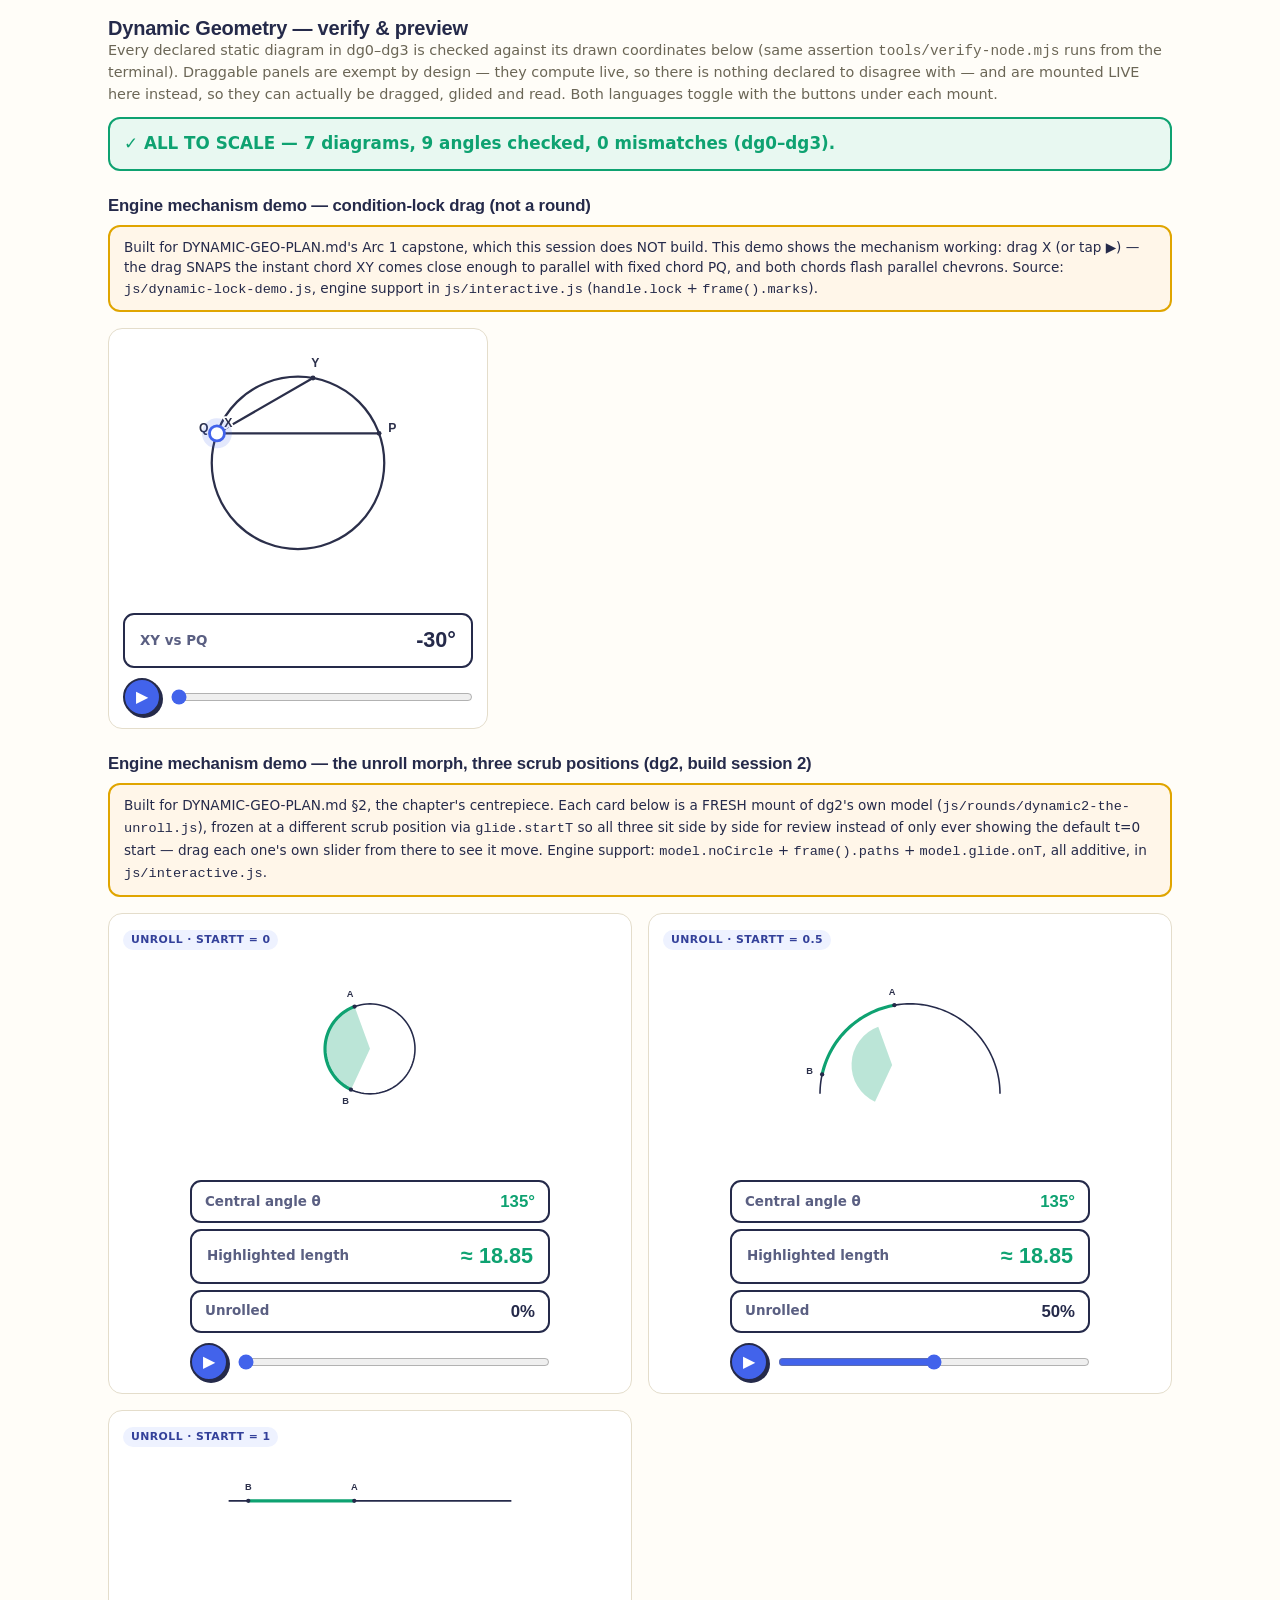
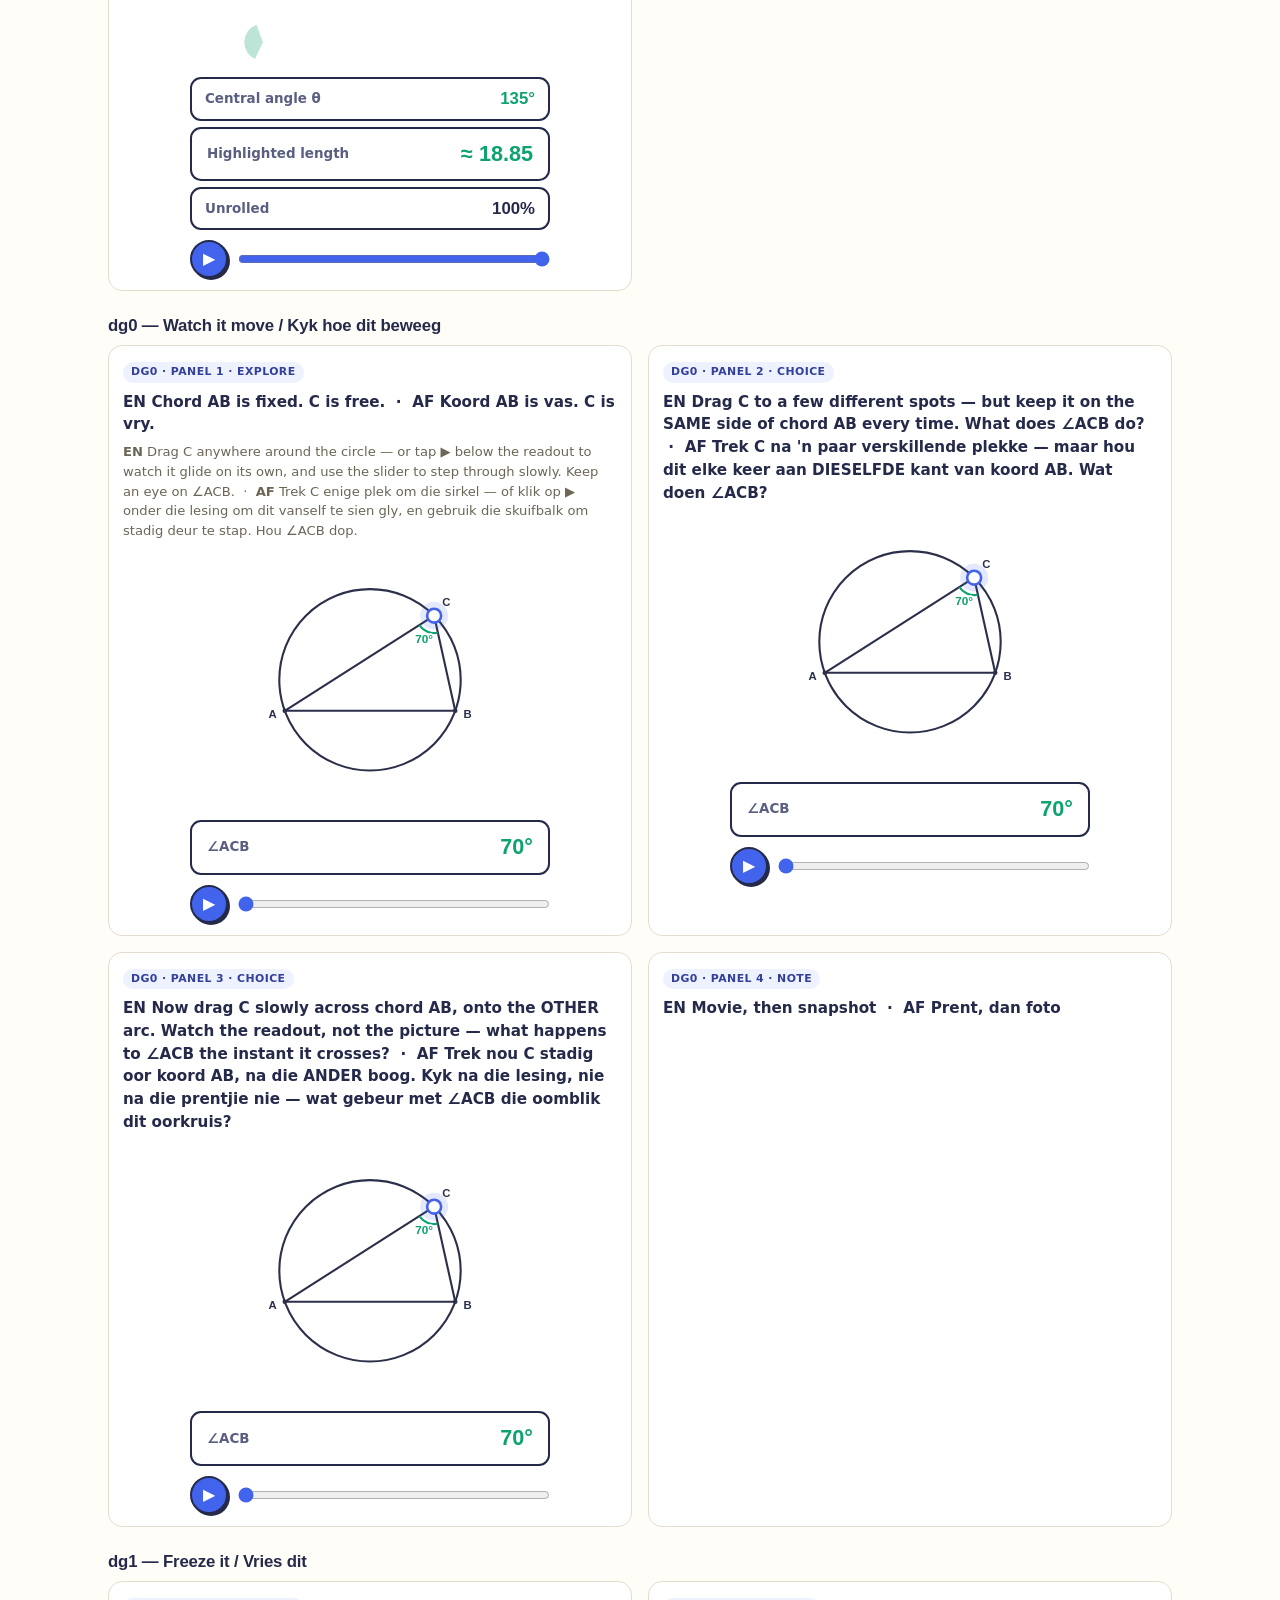
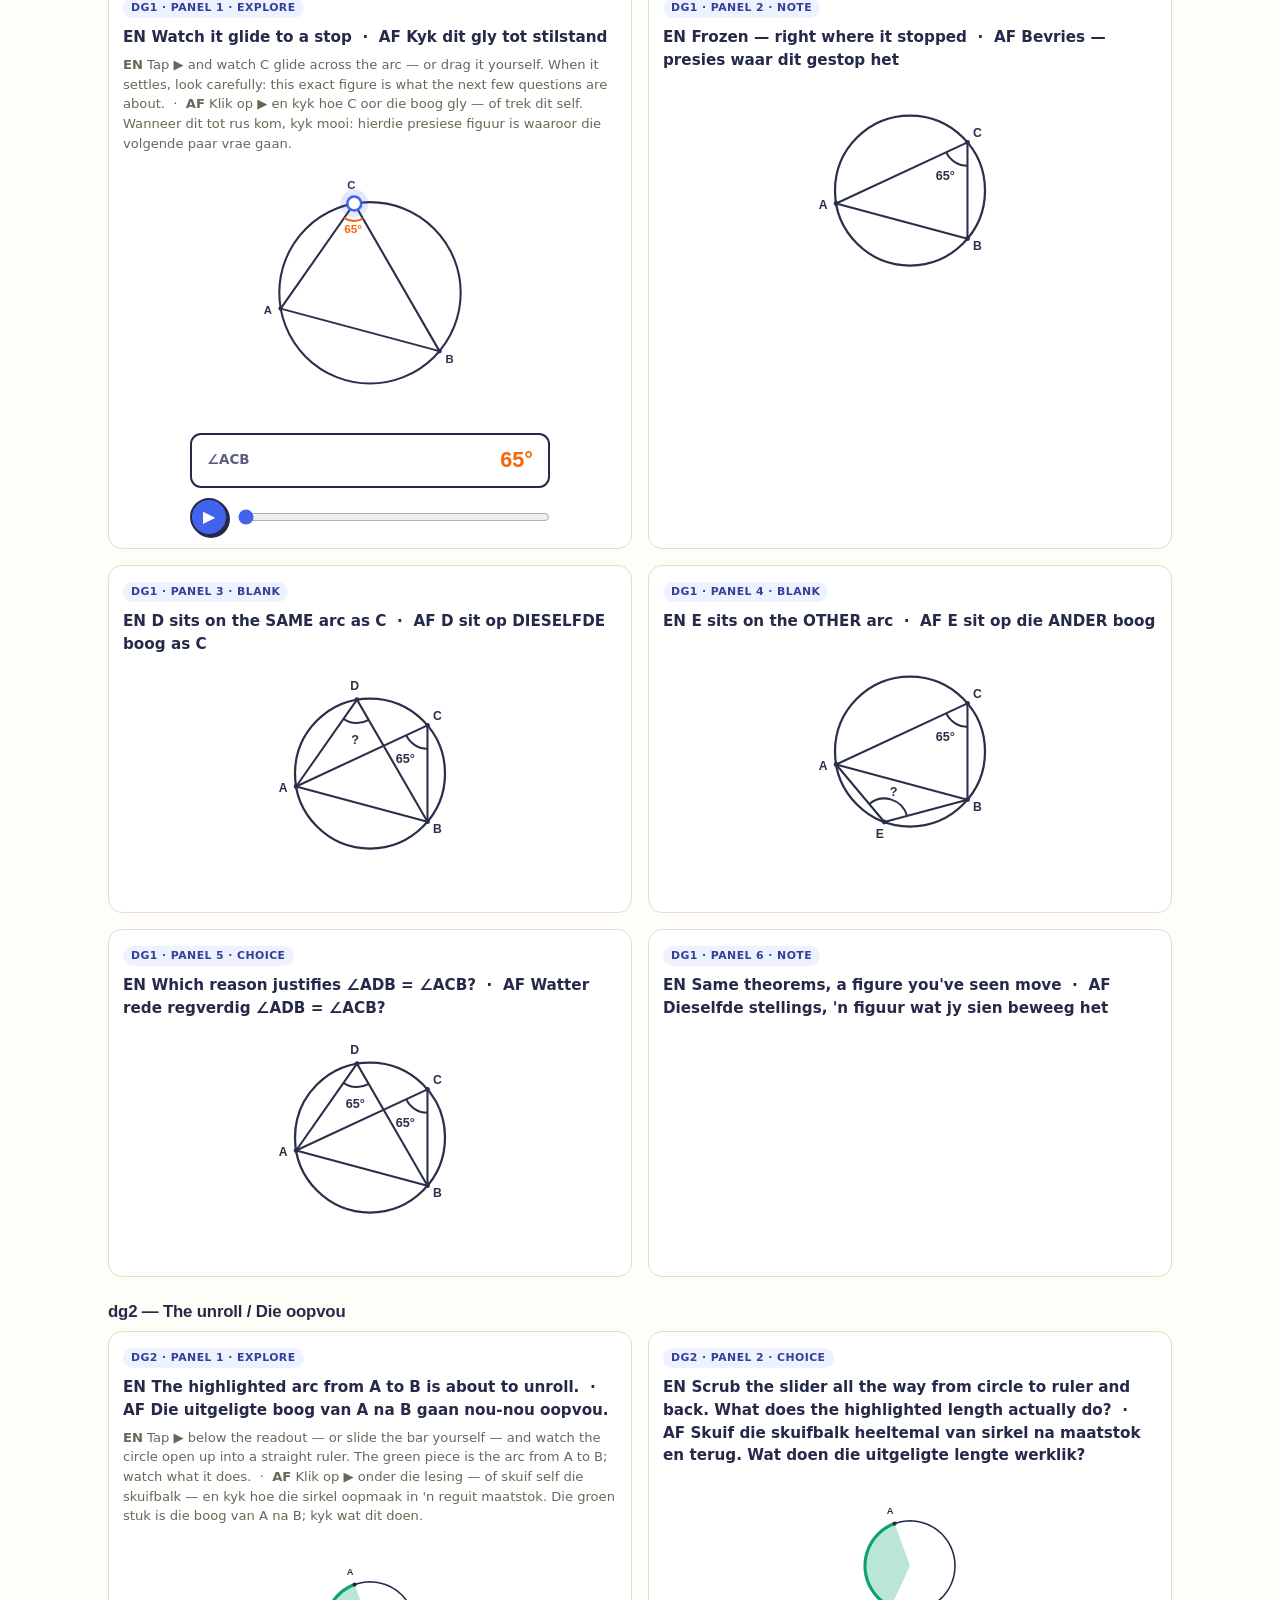
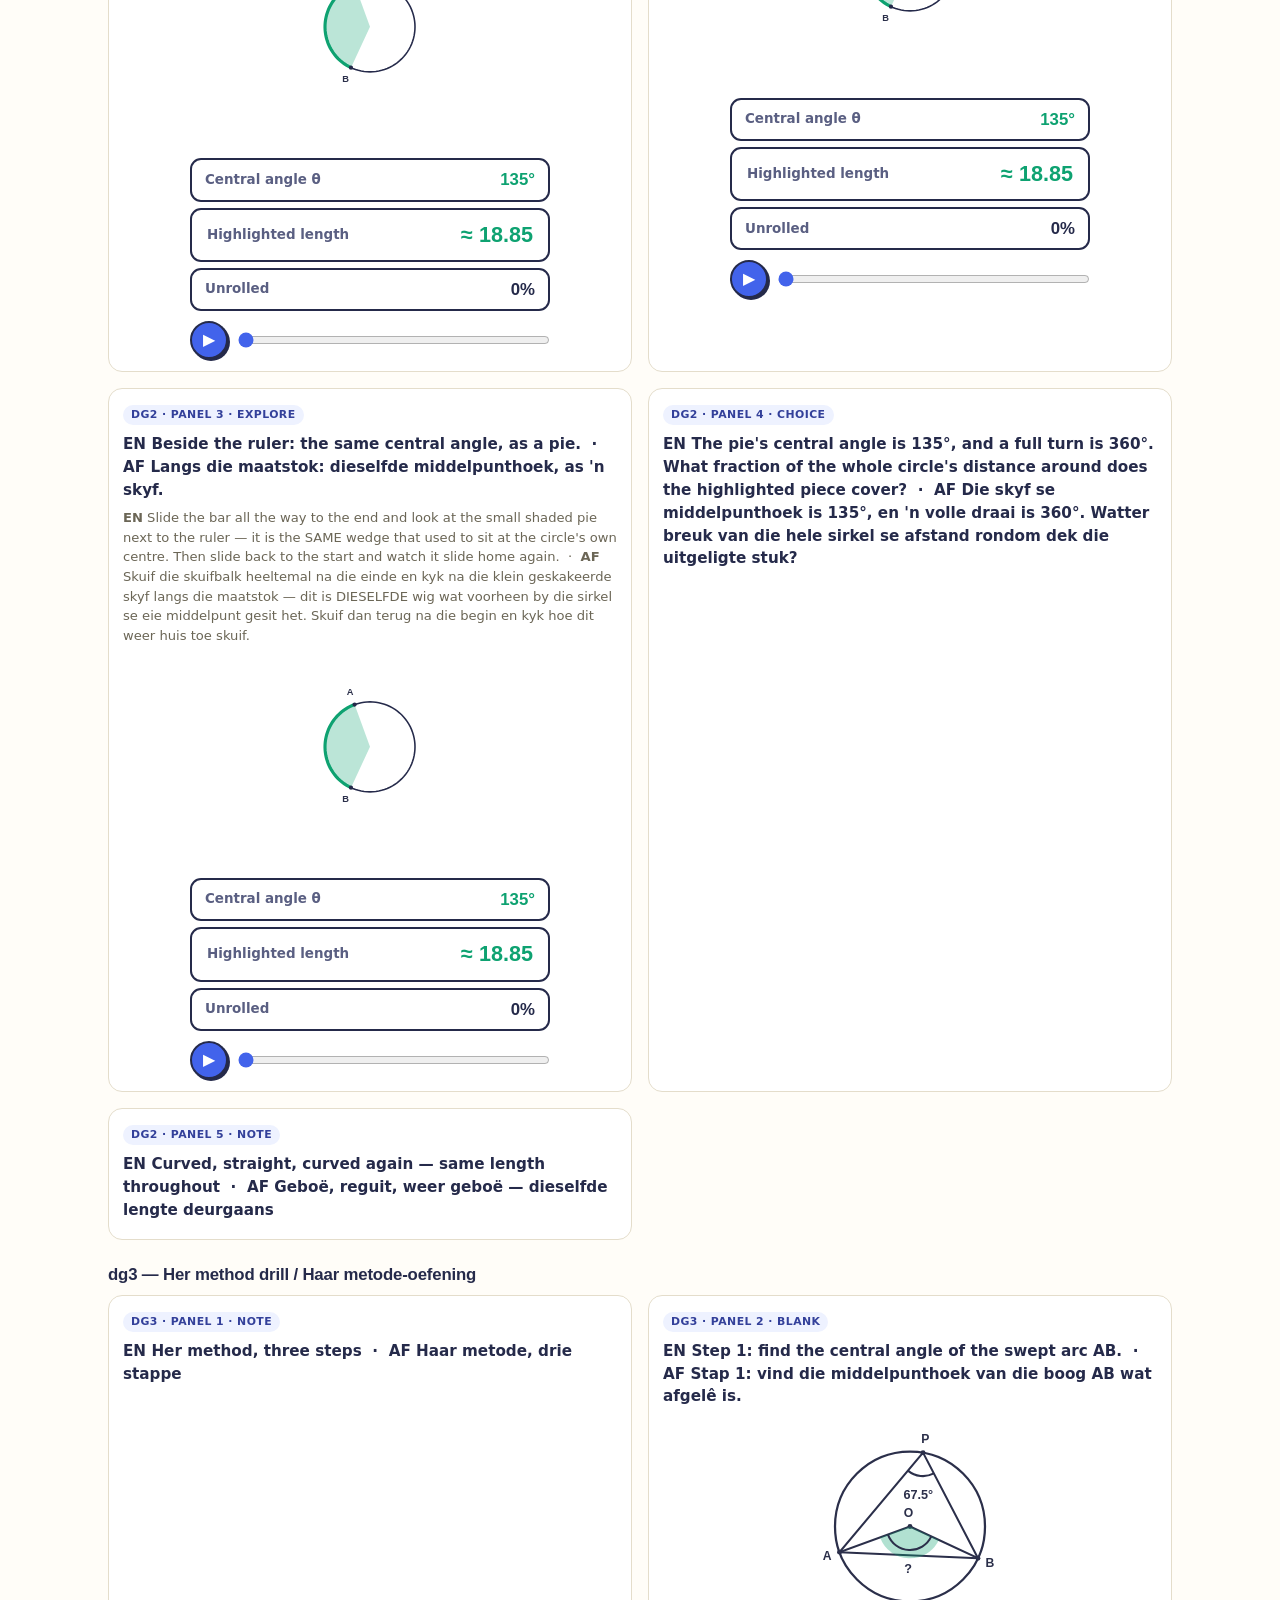
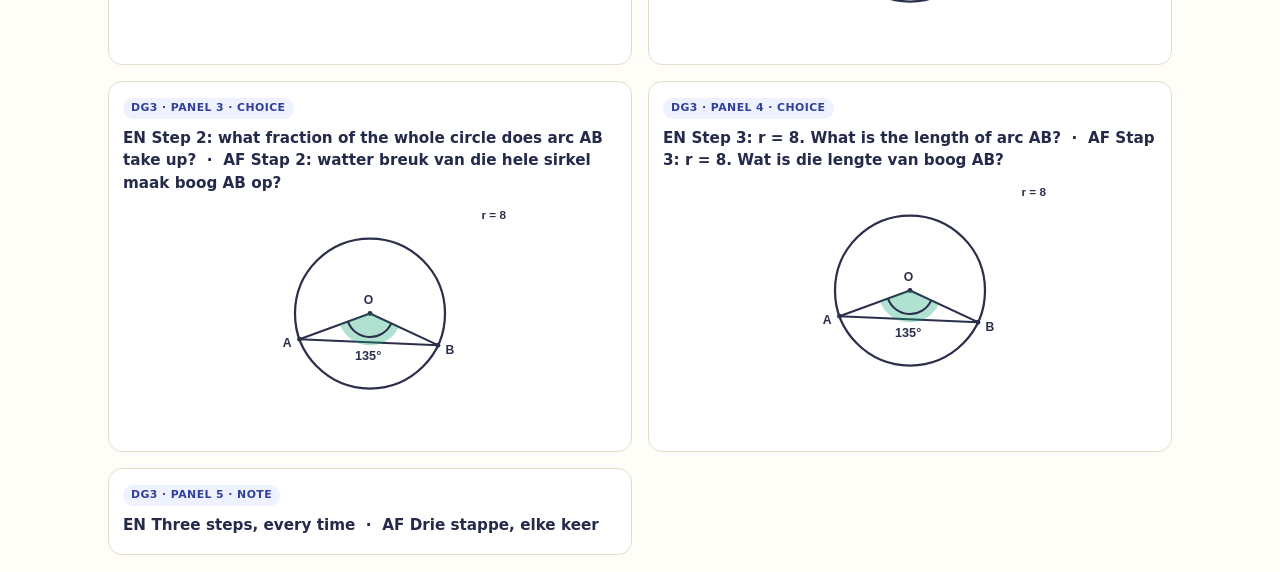
==== commit 9f7ee342: "Dynamic Geometry: the unroll engine + dg2/dg3 (build session 2) Arc 2 of DYNAMIC-GEO-PLAN.md: circle" ====
--- a/verify-dynamic.html
+++ b/verify-dynamic.html
@@ -27,7 +27,7 @@
 </head>
 <body>
 <h1>Dynamic Geometry — verify &amp; preview</h1>
-<p class="lede">Every declared static diagram in dg0/dg1 is checked against its drawn coordinates below (same assertion <code>tools/verify-node.mjs</code> runs from the terminal). Draggable panels are exempt by design — they compute live, so there is nothing declared to disagree with — and are mounted LIVE here instead, so they can actually be dragged, glided and read. Both languages toggle with the buttons under each mount.</p>
+<p class="lede">Every declared static diagram in dg0–dg3 is checked against its drawn coordinates below (same assertion <code>tools/verify-node.mjs</code> runs from the terminal). Draggable panels are exempt by design — they compute live, so there is nothing declared to disagree with — and are mounted LIVE here instead, so they can actually be dragged, glided and read. Both languages toggle with the buttons under each mount.</p>
 <div id="summary">Running…</div>
 <div id="fails"></div>
 
@@ -40,6 +40,16 @@
 </div>
 <div id="lockDemo" class="vcard" style="max-width:380px;"></div>
 
+<h2>Engine mechanism demo — the unroll morph, three scrub positions (dg2, build session 2)</h2>
+<div class="demo-note">
+  Built for DYNAMIC-GEO-PLAN.md §2, the chapter's centrepiece. Each card below is a FRESH mount of dg2's own model
+  (<code>js/rounds/dynamic2-the-unroll.js</code>), frozen at a different scrub position via <code>glide.startT</code> so
+  all three sit side by side for review instead of only ever showing the default t=0 start — drag each one's own
+  slider from there to see it move. Engine support: <code>model.noCircle</code> + <code>frame().paths</code> +
+  <code>model.glide.onT</code>, all additive, in <code>js/interactive.js</code>.
+</div>
+<div id="unrollDemo" class="grid" style="margin-bottom:10px;"></div>
+
 <div id="grid" class="grid"></div>
 
 <script type="module">
@@ -47,6 +57,7 @@
 import { mountInteractive } from "./js/interactive.js";
 import { DYNAMIC } from "./js/rounds/index.js";
 import { lockDemoModel } from "./js/dynamic-lock-demo.js";
+import { makeUnrollModel } from "./js/rounds/dynamic2-the-unroll.js";
 
 let diagrams = 0, angles = 0, fails = [];
 const failBox = document.getElementById("fails");
@@ -105,10 +116,21 @@
 // no declared angles to check, same reasoning as any draggable panel)
 mountInteractive(document.getElementById("lockDemo"), lockDemoModel());
 
+// the unroll, at three frozen scrub positions — same "live-mounted, not
+// verified" reasoning: nothing here is a declared angle to disagree with.
+const unrollDemoHost = document.getElementById("unrollDemo");
+[0, 0.5, 1].forEach(startT => {
+  const card = document.createElement("div");
+  card.className = "vcard";
+  card.innerHTML = `<span class="tag">unroll · startT = ${startT}</span>`;
+  unrollDemoHost.appendChild(card);
+  mountInteractive(card, makeUnrollModel({ startT }));
+});
+
 const summary = document.getElementById("summary");
 if (fails.length === 0) {
   summary.className = "pass";
-  summary.innerHTML = `<span class="ok">✓ ALL TO SCALE — ${diagrams} diagrams, ${angles} angles checked, 0 mismatches (dg0 + dg1 only).</span>`;
+  summary.innerHTML = `<span class="ok">✓ ALL TO SCALE — ${diagrams} diagrams, ${angles} angles checked, 0 mismatches (dg0–dg3).</span>`;
 } else {
   summary.className = "fail";
   summary.innerHTML = `<span class="bad">✗ ${fails.length} mismatch(es) across ${diagrams} diagrams (${angles} angles).</span>`;
